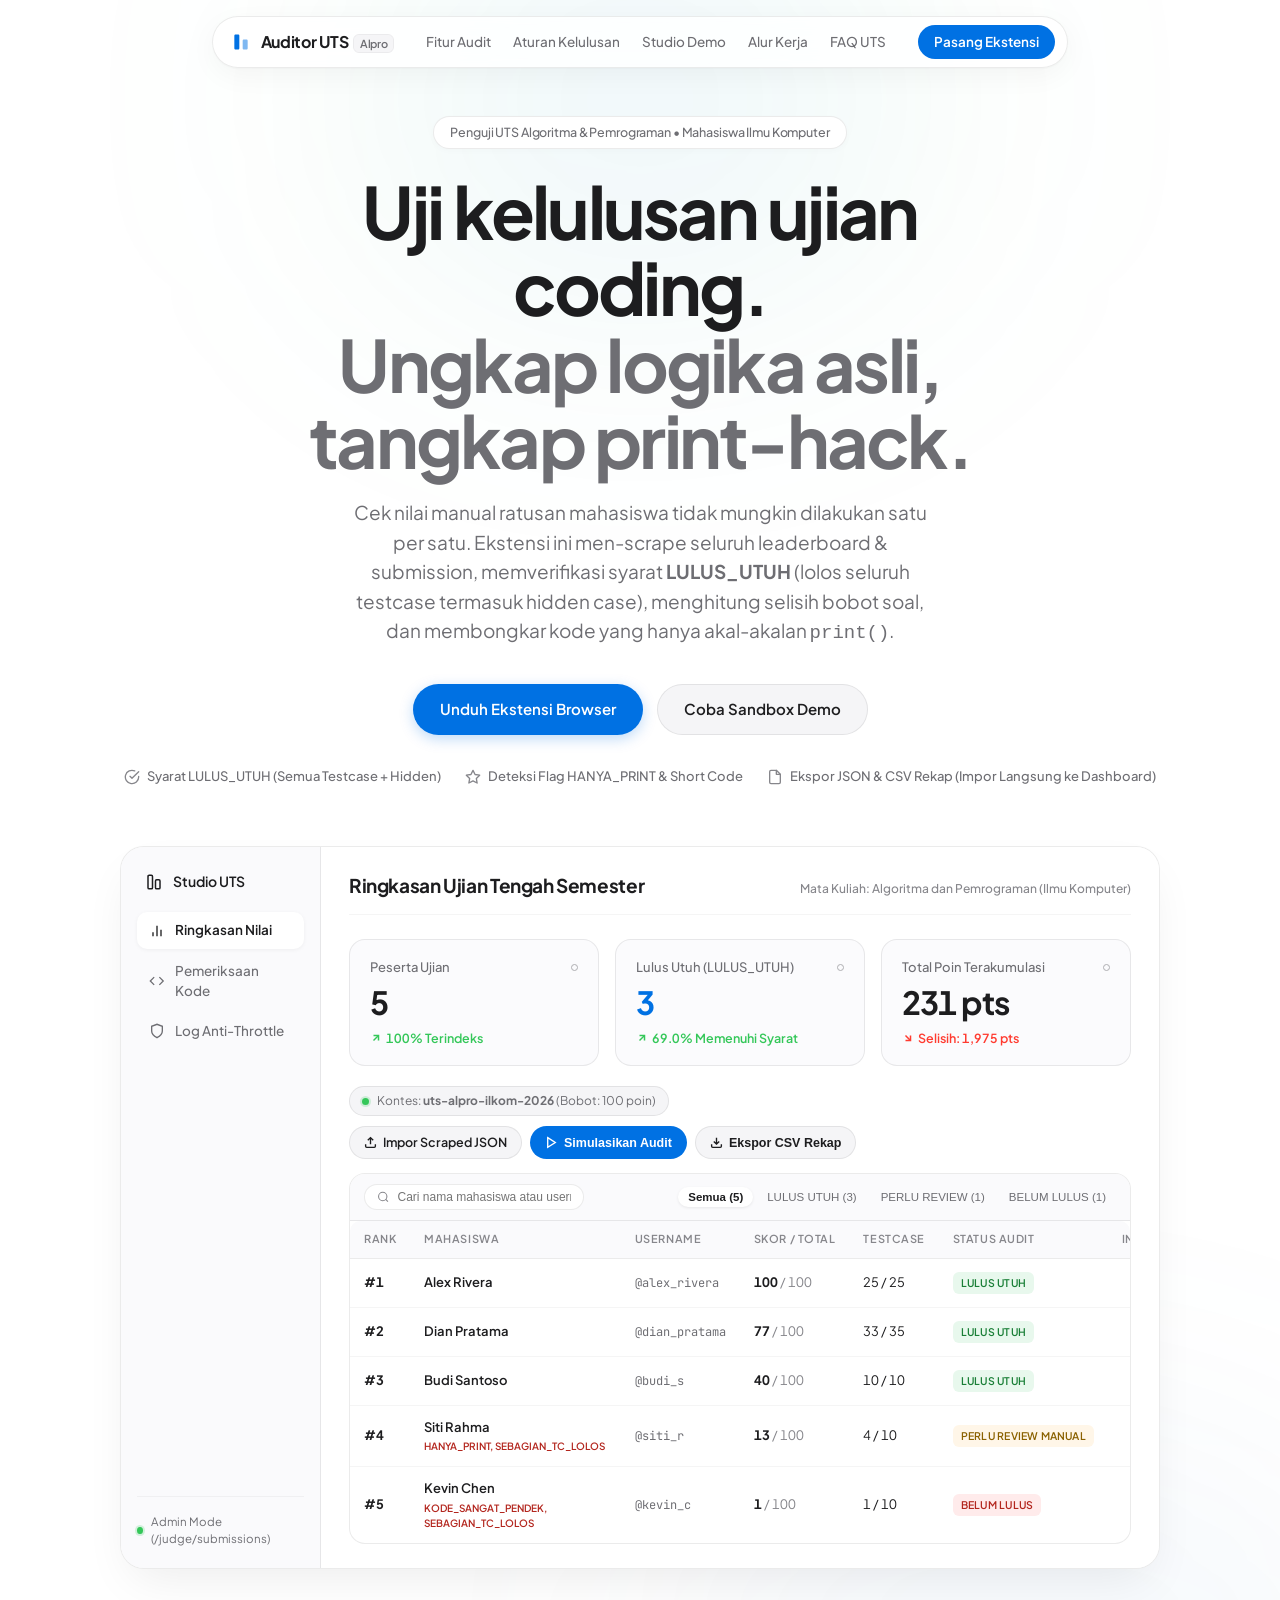
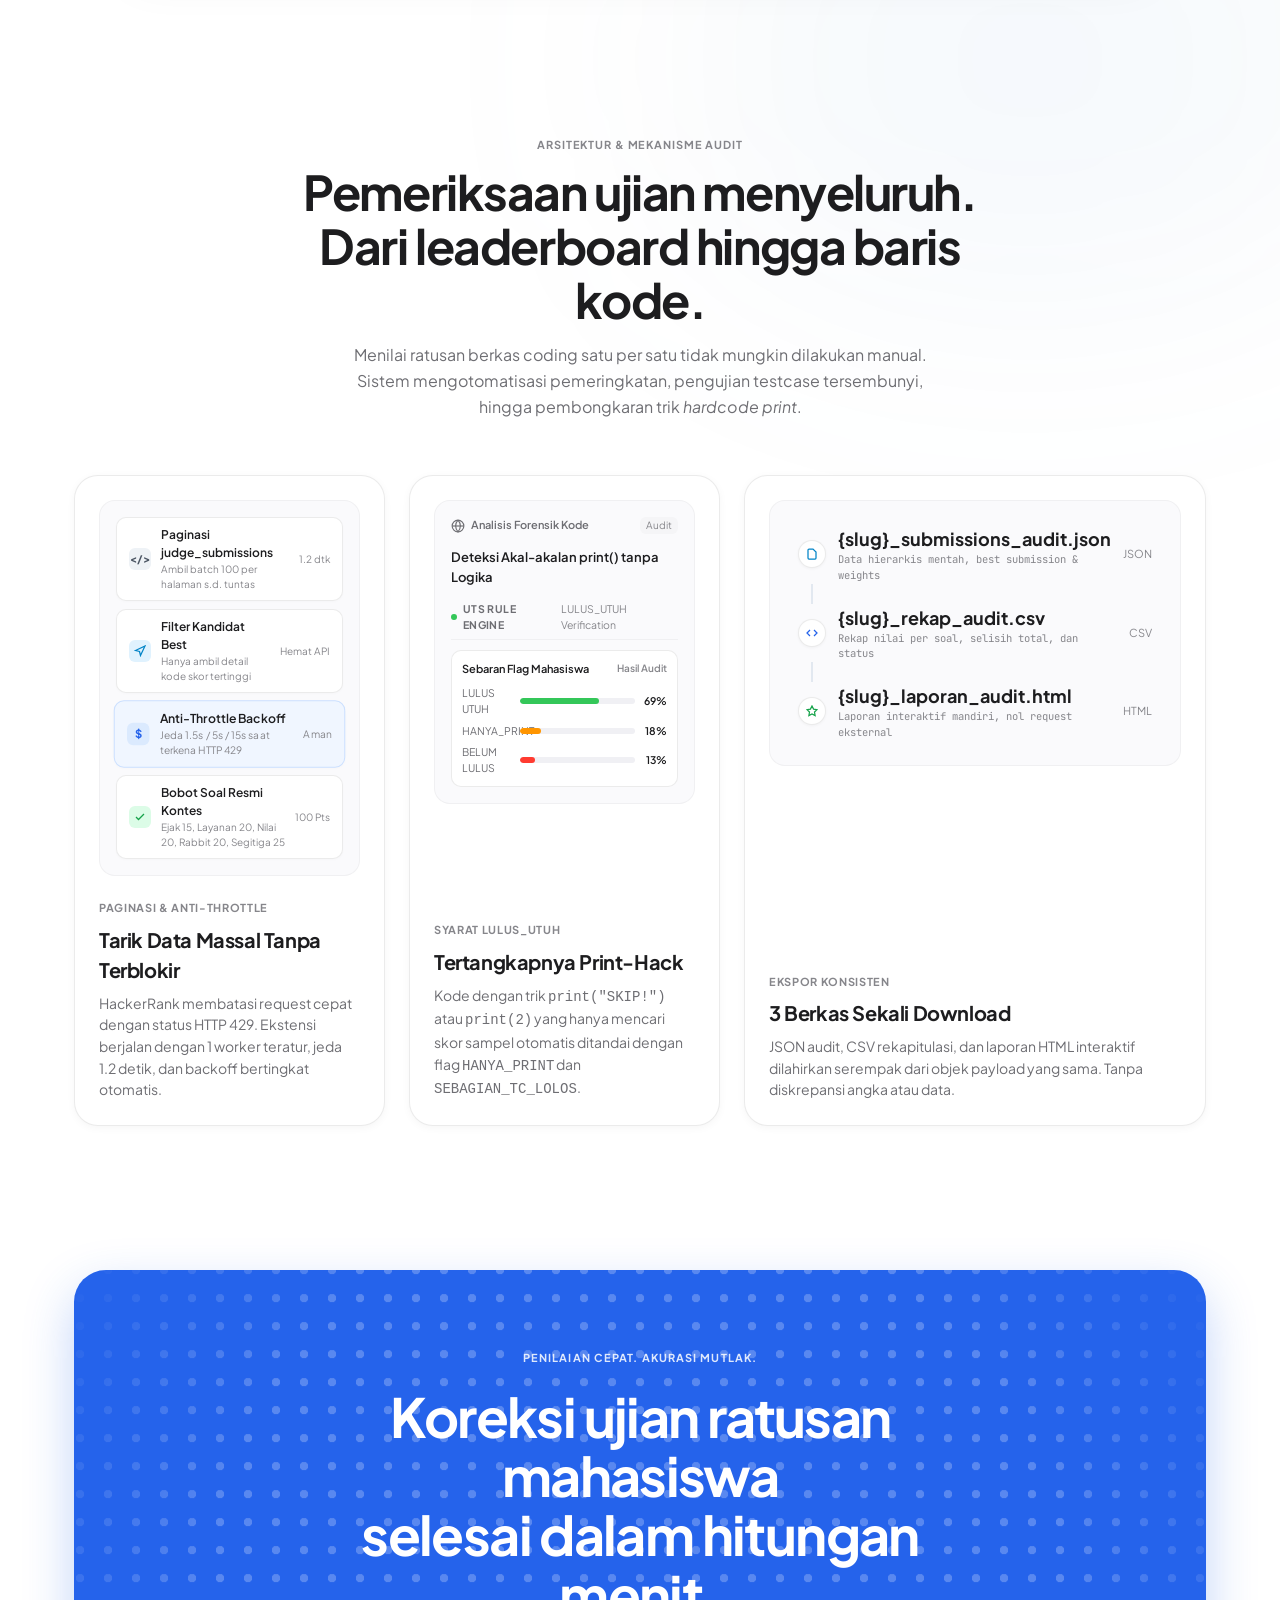
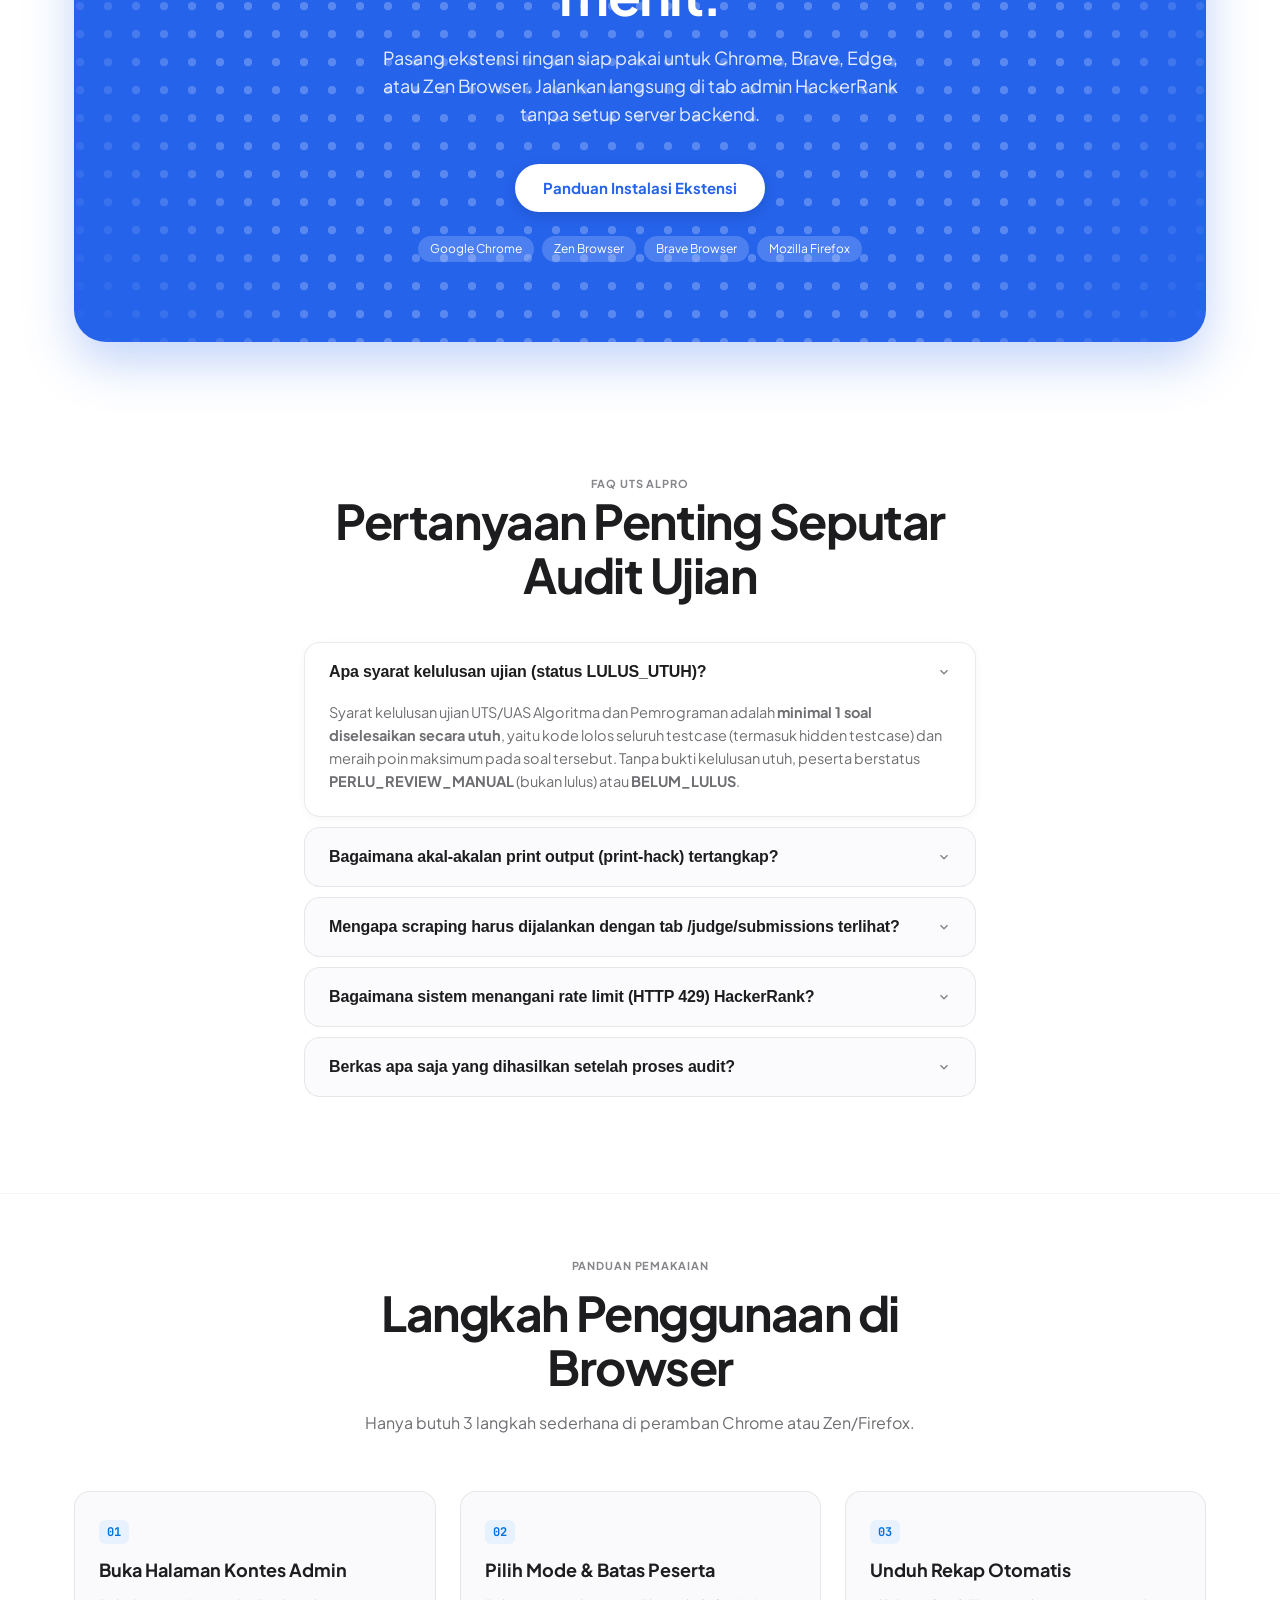
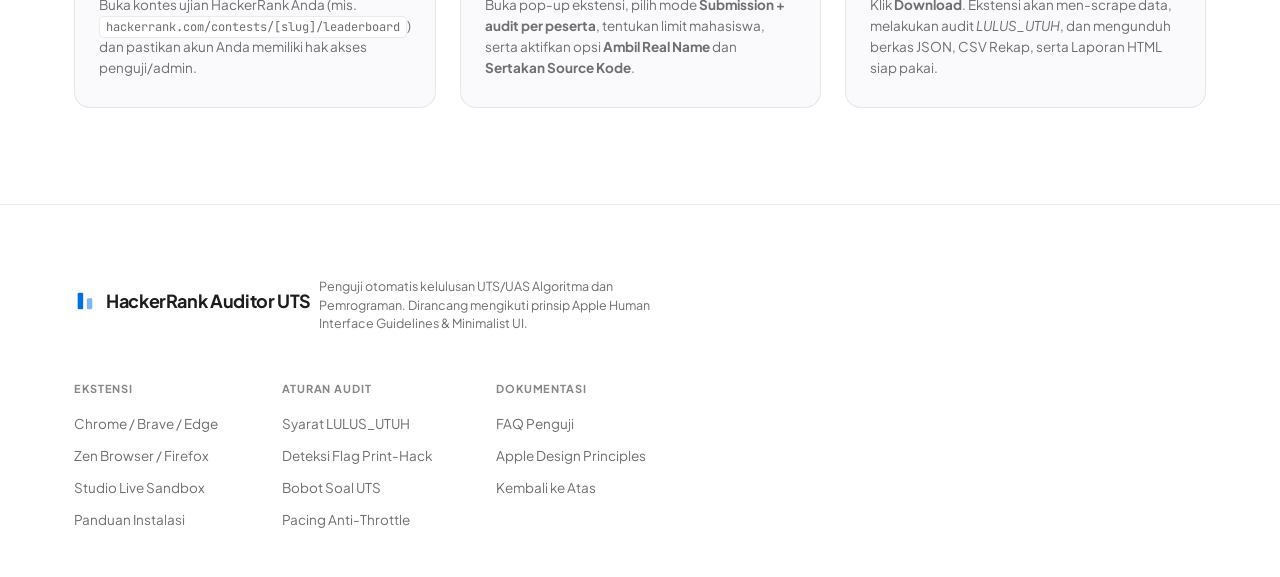
==== index.html @ b85ddc9e "docs: README baru, panduan AI agent, alat studio audit showcase, dan daftar skill desain lokal" ====
<!DOCTYPE html>
<html lang="id">
<head>
  <meta charset="UTF-8" />
  <meta name="viewport" content="width=device-width, initial-scale=1.0" />
  <title>HackerRank Auditor UTS — Penguji Ujian Algoritma &amp; Pemrograman</title>
  <meta name="description" content="Sistem audit dan scraper otomatis ujian coding HackerRank untuk mata kuliah Algoritma dan Pemrograman. Verifikasi syarat kelulusan LULUS_UTUH, deteksi print-hack, dan ekspor rekap nilai seketika." />
  
  <!-- Font Sistem & Modern Preconnect -->
  <link rel="preconnect" href="https://fonts.googleapis.com" />
  <link rel="preconnect" href="https://fonts.gstatic.com" crossorigin />
  <link href="https://fonts.googleapis.com/css2?family=Plus+Jakarta+Sans:wght@400;500;600;700;800&family=JetBrains+Mono:wght@400;500;600&display=swap" rel="stylesheet" />
  
  <link rel="stylesheet" href="styles.css" />
</head>
<body>

  <!-- Background Ambient Glow -->
  <div class="ambient-glow glow-top" aria-hidden="true"></div>
  <div class="ambient-glow glow-bottom" aria-hidden="true"></div>

  <!-- ========================================================= -->
  <!-- FLOATING PILL NAVIGATION (Apple HIG Style)                -->
  <!-- ========================================================= -->
  <header class="nav-wrapper">
    <nav class="nav-pill" aria-label="Navigasi Utama">
      <a href="#" class="nav-brand">
        <div class="brand-symbol">
          <svg width="20" height="20" viewBox="0 0 24 24" fill="none">
            <path d="M4 19.5V4.5C4 3.67157 4.67157 3 5.5 3H8.5C9.32843 3 10 3.67157 10 4.5V19.5C10 20.3284 9.32843 21 8.5 21H5.5C4.67157 21 4 20.3284 4 19.5Z" fill="#0071E3"/>
            <path d="M14 19.5V10.5C14 9.67157 14.6716 9 15.5 9H18.5C19.3284 9 20 9.67157 20 10.5V19.5C20 20.3284 19.3284 21 18.5 21H15.5C14.6716 21 14 20.3284 14 19.5Z" fill="#0071E3" fill-opacity="0.5"/>
          </svg>
        </div>
        <span class="brand-text">Auditor UTS <span class="brand-sub">Alpro</span></span>
      </a>

      <div class="nav-links">
        <a href="#fitur" class="nav-item">Fitur Audit</a>
        <a href="#aturan" class="nav-item">Aturan Kelulusan</a>
        <a href="#demo" class="nav-item">Studio Demo</a>
        <a href="#alur" class="nav-item">Alur Kerja</a>
        <a href="#faq" class="nav-item">FAQ UTS</a>
      </div>

      <div class="nav-actions">
        <a href="#unduh" class="btn-pill btn-primary-blue">
          <span>Pasang Ekstensi</span>
        </a>
      </div>
    </nav>
  </header>

  <!-- ========================================================= -->
  <!-- HERO SECTION                                              -->
  <!-- ========================================================= -->
  <main>
    <section class="hero-section" id="hero">
      <div class="container hero-container">
        
        <!-- Subtle Pill Announcement -->
        <div class="hero-chip-wrapper">
          <div class="pill-chip">
            <span>Penguji UTS Algoritma &amp; Pemrograman • Mahasiswa Ilmu Komputer</span>
          </div>
        </div>

        <!-- Giant Apple-Style Editorial Headline -->
        <h1 class="hero-headline">
          Uji kelulusan ujian coding.<br />
          <span class="headline-gradient">Ungkap logika asli, tangkap print-hack.</span>
        </h1>

        <!-- Editorial Subtitle -->
        <p class="hero-subtext">
          Cek nilai manual ratusan mahasiswa tidak mungkin dilakukan satu per satu. Ekstensi ini men-scrape seluruh leaderboard &amp; submission, memverifikasi syarat <b>LULUS_UTUH</b> (lolos seluruh testcase termasuk hidden case), menghitung selisih bobot soal, dan membongkar kode yang hanya akal-akalan <code>print()</code>.
        </p>

        <!-- CTA Buttons Row -->
        <div class="hero-cta-group">
          <a href="#unduh" class="btn-hero btn-hero-primary">
            <span>Unduh Ekstensi Browser</span>
          </a>
          <a href="#demo" class="btn-hero btn-hero-secondary">
            <span>Coba Sandbox Demo</span>
          </a>
        </div>

        <!-- Trust Badges with Minimalist SVGs -->
        <div class="trust-bullets">
          <div class="trust-item">
            <svg class="trust-icon" width="16" height="16" viewBox="0 0 24 24" fill="none" stroke="currentColor" stroke-width="2" stroke-linecap="round" stroke-linejoin="round">
              <path d="M22 11.08V12a10 10 0 1 1-5.93-9.14"/>
              <polyline points="22 4 12 14.01 9 11.01"/>
            </svg>
            <span>Syarat LULUS_UTUH (Semua Testcase + Hidden)</span>
          </div>
          <div class="trust-item">
            <svg class="trust-icon" width="16" height="16" viewBox="0 0 24 24" fill="none" stroke="currentColor" stroke-width="2" stroke-linecap="round" stroke-linejoin="round">
              <polygon points="12 2 15.09 8.26 22 9.27 17 14.14 18.18 21.02 12 17.77 5.82 21.02 7 14.14 2 9.27 8.91 8.26 12 2"/>
            </svg>
            <span>Deteksi Flag HANYA_PRINT &amp; Short Code</span>
          </div>
          <div class="trust-item">
            <svg class="trust-icon" width="16" height="16" viewBox="0 0 24 24" fill="none" stroke="currentColor" stroke-width="2" stroke-linecap="round" stroke-linejoin="round">
              <path d="M14 2H6a2 2 0 0 0-2 2v16a2 2 0 0 0 2 2h12a2 2 0 0 0 2-2V8z"/>
              <polyline points="14 2 14 8 20 8"/>
            </svg>
            <span>Ekspor JSON &amp; CSV Rekap (Impor Langsung ke Dashboard)</span>
          </div>
        </div>

        <!-- ===================================================== -->
        <!-- FLOATING HERO DASHBOARD PREVIEW                        -->
        <!-- ===================================================== -->
        <div class="dashboard-preview-card" id="demo">
          <div class="dashboard-body">
            <!-- Sidebar -->
            <aside class="dashboard-sidebar">
              <div class="sidebar-brand">
                <svg width="18" height="18" viewBox="0 0 24 24" fill="none" stroke="currentColor" stroke-width="2">
                  <path d="M4 19.5V4.5C4 3.67157 4.67157 3 5.5 3H8.5C9.32843 3 10 3.67157 10 4.5V19.5C10 20.3284 9.32843 21 8.5 21H5.5C4.67157 21 4 20.3284 4 19.5Z"/>
                  <path d="M14 19.5V10.5C14 9.67157 14.6716 9 15.5 9H18.5C19.3284 9 20 9.67157 20 10.5V19.5C20 20.3284 19.3284 21 18.5 21H15.5C14.6716 21 14 20.3284 14 19.5Z"/>
                </svg>
                <span>Studio UTS</span>
              </div>
              <ul class="sidebar-nav">
                <li class="sidebar-item active" data-tab="overview">
                  <svg width="16" height="16" viewBox="0 0 24 24" fill="none" stroke="currentColor" stroke-width="2">
                    <line x1="18" y1="20" x2="18" y2="10"/>
                    <line x1="12" y1="20" x2="12" y2="4"/>
                    <line x1="6" y1="20" x2="6" y2="14"/>
                  </svg>
                  <span>Ringkasan Nilai</span>
                </li>
                <li class="sidebar-item" data-tab="submissions">
                  <svg width="16" height="16" viewBox="0 0 24 24" fill="none" stroke="currentColor" stroke-width="2">
                    <polyline points="16 18 22 12 16 6"/>
                    <polyline points="8 6 2 12 8 18"/>
                  </svg>
                  <span>Pemeriksaan Kode</span>
                </li>
                <li class="sidebar-item" data-tab="audit">
                  <svg width="16" height="16" viewBox="0 0 24 24" fill="none" stroke="currentColor" stroke-width="2">
                    <path d="M12 22s8-4 8-10V5l-8-3-8 3v7c0 6 8 10 8 10z"/>
                  </svg>
                  <span>Log Anti-Throttle</span>
                </li>
              </ul>
              <div class="sidebar-footer" style="padding-top: 16px; border-top: 1px solid var(--border-subtle); margin-top: auto;">
                <div class="status-indicator" style="display:flex; align-items:center; gap:8px; font-size:11.5px; color:var(--ink-secondary);">
                  <span class="pulse-dot"></span>
                  <span>Admin Mode (/judge/submissions)</span>
                </div>
              </div>
            </aside>

            <!-- Main Panel Content -->
            <div class="dashboard-content">
              <!-- Header Bar inside preview -->
              <div class="content-header">
                <div>
                  <h3 class="content-title" id="studioTabTitle">Ringkasan Ujian Tengah Semester</h3>
                </div>
                <div class="content-meta">
                  <span id="studioTabSubtitle">Mata Kuliah: Algoritma dan Pemrograman (Ilmu Komputer)</span>
                </div>
              </div>

              <!-- ================================================= -->
              <!-- TAB 1: RINGKASAN NILAI (OVERVIEW)                 -->
              <!-- ================================================= -->
              <div class="studio-tab-view active" id="viewOverview">
                <!-- Metric Cards (Computed from Real Audit Data) -->
                <div class="metrics-grid">
                  <div class="metric-card">
                    <div class="metric-header">
                      <span class="metric-label">Peserta Ujian</span>
                      <span class="metric-dot"></span>
                    </div>
                    <div class="metric-value" id="metricVisitors">84</div>
                    <div class="metric-trend trend-up">
                      <svg width="12" height="12" viewBox="0 0 24 24" fill="none" stroke="currentColor" stroke-width="3">
                        <line x1="7" y1="17" x2="17" y2="7"/>
                        <polyline points="7 7 17 7 17 17"/>
                      </svg>
                      <span>100% Terindeks</span>
                    </div>
                  </div>

                  <div class="metric-card">
                    <div class="metric-header">
                      <span class="metric-label">Lulus Utuh (LULUS_UTUH)</span>
                      <span class="metric-dot"></span>
                    </div>
                    <div class="metric-value highlight-blue" id="metricSignups">58</div>
                    <div class="metric-trend trend-up">
                      <svg width="12" height="12" viewBox="0 0 24 24" fill="none" stroke="currentColor" stroke-width="3">
                        <line x1="7" y1="17" x2="17" y2="7"/>
                        <polyline points="7 7 17 7 17 17"/>
                      </svg>
                      <span>69.0% Memenuhi Syarat</span>
                    </div>
                  </div>

                  <div class="metric-card">
                    <div class="metric-header">
                      <span class="metric-label">Total Poin Terakumulasi</span>
                      <span class="metric-dot"></span>
                    </div>
                    <div class="metric-value" id="metricRevenue">6,425 pts</div>
                    <div class="metric-trend trend-down">
                      <svg width="12" height="12" viewBox="0 0 24 24" fill="none" stroke="currentColor" stroke-width="3">
                        <line x1="7" y1="7" x2="17" y2="17"/>
                        <polyline points="17 7 17 17 7 17"/>
                      </svg>
                      <span>Selisih: 1,975 pts</span>
                    </div>
                  </div>
                </div>

                <!-- Interactive Simulator Panel / Live Table Preview -->
                <div class="interactive-panel">
                  <div class="panel-action-bar">
                    <div class="badge-contest">
                      <span class="pulse-dot"></span>
                      <span>Kontes: <b id="contestTitleDisplay">uts-alpro-ilkom-2026</b> (Bobot: 100 poin)</span>
                    </div>
                    <div class="panel-buttons">
                      <label class="btn-action-sm btn-ghost" for="jsonFileInput" title="Impor file *_submissions_audit.json hasil scrape ekstensi">
                        <svg width="13" height="13" viewBox="0 0 24 24" fill="none" stroke="currentColor" stroke-width="2.5">
                          <path d="M21 15v4a2 2 0 0 1-2 2H5a2 2 0 0 1-2-2v-4M17 8l-5-5-5 5M12 3v12"/>
                        </svg>
                        <span>Impor Scraped JSON</span>
                      </label>
                      <input type="file" id="jsonFileInput" accept=".json,.html" style="display: none;" />

                      <button class="btn-action-sm" id="btnSimulate">
                        <svg width="13" height="13" viewBox="0 0 24 24" fill="none" stroke="currentColor" stroke-width="2.5">
                          <polygon points="5 3 19 12 5 21 5 3"/>
                        </svg>
                        <span>Simulasikan Audit</span>
                      </button>
                      <button class="btn-action-sm btn-ghost" id="btnExportCSV">
                        <svg width="13" height="13" viewBox="0 0 24 24" fill="none" stroke="currentColor" stroke-width="2.5">
                          <path d="M21 15v4a2 2 0 0 1-2 2H5a2 2 0 0 1-2-2v-4M7 10l5 5 5-5M12 15V3"/>
                        </svg>
                        <span>Ekspor CSV Rekap</span>
                      </button>
                    </div>
                  </div>

                  <!-- Simulation Progress -->
                  <div class="simulation-progress" id="simProgress" style="display:none;">
                    <div class="prog-meta">
                      <span id="progLabel">Menghubungkan ke API HackerRank...</span>
                      <span id="progPercent">0%</span>
                    </div>
                    <div class="prog-track">
                      <div class="prog-bar" id="progBar"></div>
                    </div>
                  </div>

                  <!-- Leaderboard Data Table Preview with Horizontal Scroller -->
                  <div class="data-table-card">
                    <div class="table-toolbar">
                      <div class="search-box">
                        <svg width="14" height="14" viewBox="0 0 24 24" fill="none" stroke="currentColor" stroke-width="2">
                          <circle cx="11" cy="11" r="8"/>
                          <line x1="21" y1="21" x2="16.65" y2="16.65"/>
                        </svg>
                        <input type="text" id="filterInput" placeholder="Cari nama mahasiswa atau username..." />
                      </div>
                      <div class="filter-pills">
                        <button class="filter-pill active" data-filter="all">Semua (5)</button>
                        <button class="filter-pill" data-filter="LULUS_UTUH">LULUS UTUH (3)</button>
                        <button class="filter-pill" data-filter="PERLU_REVIEW_MANUAL">PERLU REVIEW (1)</button>
                        <button class="filter-pill" data-filter="BELUM_LULUS">BELUM LULUS (1)</button>
                      </div>
                    </div>

                    <div class="table-responsive">
                      <table class="data-table" id="contestTable">
                        <thead>
                          <tr>
                            <th>Rank</th>
                            <th>Mahasiswa</th>
                            <th>Username</th>
                            <th>Skor / Total</th>
                            <th>Testcase</th>
                            <th>Status Audit</th>
                            <th>Inspeksi Kode</th>
                          </tr>
                        </thead>
                        <tbody id="tableBody">
                          <!-- Populated by app.js -->
                        </tbody>
                      </table>
                    </div>
                  </div>

                </div>
              </div>

              <!-- ================================================= -->
              <!-- TAB 2: PEMERIKSAAN KODE (CODE INSPECTOR VIEW)     -->
              <!-- ================================================= -->
              <div class="studio-tab-view" id="viewSubmissions" style="display: none;">
                <div class="inspector-card">
                  <!-- Toolbar: Mahasiswa Selector -->
                  <div class="inspector-toolbar">
                    <div class="inspector-student-picker">
                      <label for="inspectorStudentSelect" style="font-size:12px; font-weight:600; color:var(--ink-secondary);">Pilih Mahasiswa:</label>
                      <select id="inspectorStudentSelect" class="inspector-select">
                        <!-- Populated by app.js -->
                      </select>
                      <button class="btn-action-sm btn-ghost" id="btnInspectorPrev" title="Mahasiswa Sebelumnya">&larr;</button>
                      <button class="btn-action-sm btn-ghost" id="btnInspectorNext" title="Mahasiswa Berikutnya">&rarr;</button>
                    </div>

                    <div class="inspector-badge-group">
                      <span class="status-badge lulus" id="inspectorStatusBadge">LULUS UTUH</span>
                      <span id="inspectorScoreDisplay" style="font-weight:700; font-size:13.5px; color:var(--ink-primary);">Skor: 100 / 100</span>
                    </div>
                  </div>

                  <!-- Chips Pemilih Soal UTS -->
                  <div>
                    <div style="font-size:11px; font-weight:700; color:var(--ink-tertiary); text-transform:uppercase; letter-spacing:0.05em; margin-bottom:8px;">Soal yang Dikerjakan:</div>
                    <div class="inspector-problem-pills" id="inspectorProblemPills">
                      <!-- Injected by app.js -->
                    </div>
                  </div>

                  <!-- Code Editor Card with Horizontal Scroller -->
                  <div class="code-editor-box">
                    <div class="code-editor-bar">
                      <div>
                        <b id="inspectorChallengeTitle">Segitiga Bintang</b>
                        <span id="inspectorChallengeWeight" style="margin-left:8px; opacity:0.8;">(Bobot: 25)</span>
                      </div>
                      <div style="display:flex; align-items:center; gap:10px;">
                        <span id="inspectorLangBadge" style="background:rgba(255,255,255,0.1); padding:2px 8px; border-radius:4px; font-size:11px;">Python 3</span>
                        <span id="inspectorTcScore" style="color:#34d399; font-weight:600;">15 / 15 testcase lolos</span>
                        <button class="btn-action-sm" id="btnInspectorCopyCode" style="padding:4px 10px; font-size:11.5px;">Salin Kode</button>
                      </div>
                    </div>

                    <!-- Code Viewport with smooth horizontal and vertical scrolling -->
                    <pre class="code-editor-viewport"><code id="inspectorCodeViewport"># Memuat baris kode submission...</code></pre>

                    <!-- Horizontal Scroller Helper Hint -->
                    <div class="code-scroll-helper">
                      <span>⟵ Geser horizontal untuk melihat baris kode panjang ⟶</span>
                      <span id="inspectorLineCount">0 baris kode</span>
                    </div>
                  </div>

                  <!-- Analisis Forensik & Flag -->
                  <div class="forensic-callout" id="inspectorForensicCallout">
                    <div class="forensic-title">
                      <span id="forensicIcon">✓</span>
                      <span id="forensicHeading">Analisis Audit Kelulusan:</span>
                    </div>
                    <div id="forensicBody" style="color:var(--ink-secondary); line-height:1.5;">
                      Mahasiswa menyelesaikan soal ini secara utuh dan lolos seluruh testcase (termasuk hidden cases). Memenuhi syarat kelulusan ujian UTS (LULUS_UTUH).
                    </div>
                  </div>

                </div>
              </div>

              <!-- ================================================= -->
              <!-- TAB 3: LOG ANTI-THROTTLE (TELEMETRY VIEW)         -->
              <!-- ================================================= -->
              <div class="studio-tab-view" id="viewAudit" style="display: none;">
                <!-- Telemetry KPI Grid -->
                <div class="telemetry-grid">
                  <div class="telemetry-card">
                    <span class="telemetry-label">Worker Scraper</span>
                    <span class="telemetry-value" style="color:var(--apple-blue);">1 Worker (Pacing)</span>
                  </div>
                  <div class="telemetry-card">
                    <span class="telemetry-label">Jeda Antar-Request</span>
                    <span class="telemetry-value">1.2 Detik</span>
                  </div>
                  <div class="telemetry-card">
                    <span class="telemetry-label">Status HackerRank</span>
                    <span class="telemetry-value" style="color:var(--apple-green);">200 OK</span>
                  </div>
                  <div class="telemetry-card">
                    <span class="telemetry-label">Proteksi HTTP 429</span>
                    <span class="telemetry-value" style="color:var(--apple-orange);">Backoff 1.5s/5s/15s</span>
                  </div>
                </div>

                <!-- Terminal Console Box -->
                <div class="terminal-console-box">
                  <div class="terminal-header">
                    <div class="terminal-title">
                      <span class="pulse-dot"></span>
                      <span>Terminal Log Telemetry HackerRank Scraper</span>
                    </div>
                    <div style="display:flex; gap:8px;">
                      <button class="btn-action-sm" id="btnRunLogSim" style="font-size:11.5px; padding:4px 10px;">Simulasikan Request</button>
                      <button class="btn-action-sm btn-ghost" id="btnClearLog" style="font-size:11.5px; padding:4px 10px; color:#fff; border-color:rgba(255,255,255,0.2);">Bersihkan</button>
                    </div>
                  </div>

                  <div class="terminal-stream" id="terminalLogStream">
                    <div class="terminal-line"><span class="term-time">[10:41:02]</span> <span class="term-tag-info">[INIT]</span> Ekstensi terhubung ke sesi admin HackerRank.</div>
                    <div class="terminal-line"><span class="term-time">[10:41:03]</span> <span class="term-tag-ok">[GET]</span> /rest/contests/uts-alpro-ilkom-2026/leaderboard?limit=84 (HTTP 200 OK) - 84 kontestan terindeks.</div>
                    <div class="terminal-line"><span class="term-time">[10:41:04]</span> <span class="term-tag-ok">[GET]</span> /rest/contests/uts-alpro-ilkom-2026/judge_submissions/?offset=0&amp;limit=100 (HTTP 200 OK).</div>
                    <div class="terminal-line"><span class="term-time">[10:41:05]</span> <span class="term-tag-ok">[CHALLENGES]</span> Bobot resmi: Ejak (15), Layanan (20), Nilai (20), Rabbit (20), Segitiga (25).</div>
                    <div class="terminal-line"><span class="term-time">[10:41:07]</span> <span class="term-tag-ok">[FETCH_CODE]</span> alex_rivera #201 (Segitiga Bintang) - 15/15 testcase lolos. Jeda 1.2s.</div>
                    <div class="terminal-line"><span class="term-time">[10:41:08]</span> <span class="term-tag-warn">[AUDIT_FLAG]</span> siti_r #207 (Layanan Bank) terdeteksi flag: HANYA_PRINT, SEBAGIAN_TC_LOLOS.</div>
                    <div class="terminal-line"><span class="term-time">[10:41:10]</span> <span class="term-tag-ok">[COMPLETE]</span> 84 mahasiswa ter-audit: 58 LULUS_UTUH, 1 PERLU_REVIEW_MANUAL, 25 BELUM_LULUS.</div>
                  </div>
                </div>

                <div class="forensic-callout">
                  <div class="forensic-title">Catatan Pacing Anti-Throttle:</div>
                  <div style="color:var(--ink-secondary); font-size:12.5px;">
                    Setiap fetch detail kode mahasiswa dibatasi secara berurutan (1 worker). Jika HackerRank mengembalikan HTTP 429, scraper akan berhenti sejenak selama 1.5 detik, 5 detik, hingga 15 detik sebelum melanjutkan, dan mencatat status ke dalam <code>code_errors</code>.
                  </div>
                </div>

              </div>

            </div>
          </div>
        </div>

      </div>
    </section>

    <!-- ========================================================= -->
    <!-- BENTO GRID SECTION                                         -->
    <!-- ========================================================= -->
    <section class="bento-section" id="fitur">
      <div class="container">
        
        <div class="section-kicker">ARSITEKTUR &amp; MEKANISME AUDIT</div>
        <h2 class="section-heading">
          Pemeriksaan ujian menyeluruh.<br />
          Dari leaderboard hingga baris kode.
        </h2>
        <p class="section-subtext">
          Menilai ratusan berkas coding satu per satu tidak mungkin dilakukan manual. Sistem mengotomatisasi pemeringkatan, pengujian testcase tersembunyi, hingga pembongkaran trik <i>hardcode print</i>.
        </p>

        <!-- Bento 3-Column Layout -->
        <div class="bento-grid">
          
          <!-- Bento Card 1: Pacing & Anti-Throttle -->
          <div class="bento-card">
            <div class="bento-card-visual">
              <div class="mockup-feed">
                <div class="feed-item">
                  <span class="feed-tag tag-code">&lt;/&gt;</span>
                  <div class="feed-content">
                    <div class="feed-title">Paginasi judge_submissions</div>
                    <div class="feed-desc">Ambil batch 100 per halaman s.d. tuntas</div>
                  </div>
                  <span class="feed-time">1.2 dtk</span>
                </div>

                <div class="feed-item">
                  <span class="feed-tag tag-explore">
                    <svg width="12" height="12" viewBox="0 0 24 24" fill="none" stroke="currentColor" stroke-width="2.5"><polygon points="3 11 22 2 13 21 11 13 3 11"/></svg>
                  </span>
                  <div class="feed-content">
                    <div class="feed-title">Filter Kandidat Best</div>
                    <div class="feed-desc">Hanya ambil detail kode skor tertinggi</div>
                  </div>
                  <span class="feed-time">Hemat API</span>
                </div>

                <div class="feed-item featured">
                  <span class="feed-tag tag-accent">$</span>
                  <div class="feed-content">
                    <div class="feed-title">Anti-Throttle Backoff</div>
                    <div class="feed-desc">Jeda 1.5s / 5s / 15s saat terkena HTTP 429</div>
                  </div>
                  <span class="feed-time">Aman</span>
                </div>

                <div class="feed-item">
                  <span class="feed-tag tag-member">
                    <svg width="12" height="12" viewBox="0 0 24 24" fill="none" stroke="currentColor" stroke-width="2.5"><path d="M20 6L9 17l-5-5"/></svg>
                  </span>
                  <div class="feed-content">
                    <div class="feed-title">Bobot Soal Resmi Kontes</div>
                    <div class="feed-desc">Ejak 15, Layanan 20, Nilai 20, Rabbit 20, Segitiga 25</div>
                  </div>
                  <span class="feed-time">100 Pts</span>
                </div>
              </div>
            </div>
            
            <div class="bento-card-meta">
              <span class="bento-category">PAGINASI &amp; ANTI-THROTTLE</span>
              <h3 class="bento-title">Tarik Data Massal Tanpa Terblokir</h3>
              <p class="bento-desc">
                HackerRank membatasi request cepat dengan status HTTP 429. Ekstensi berjalan dengan 1 worker teratur, jeda 1.2 detik, dan backoff bertingkat otomatis.
              </p>
            </div>
          </div>

          <!-- Bento Card 2: Deteksi Print-Hack & Syarat Kelulusan -->
          <div class="bento-card">
            <div class="bento-card-visual">
              <div class="mockup-chat">
                <div class="chat-header">
                  <div class="chat-header-left">
                    <svg width="14" height="14" viewBox="0 0 24 24" fill="none" stroke="currentColor" stroke-width="2"><circle cx="12" cy="12" r="10"/><path d="M12 2a14.5 14.5 0 0 0 0 20 14.5 14.5 0 0 0 0-20"/><path d="M2 12h20"/></svg>
                    <span>Analisis Forensik Kode</span>
                  </div>
                  <span class="chat-badge">Audit</span>
                </div>
                <div class="chat-prompt">
                  Deteksi Akal-akalan print() tanpa Logika
                </div>
                <div class="chat-connection">
                  <span class="status-online"></span>
                  <span class="conn-name">UTS RULE ENGINE</span>
                  <span class="conn-tag">LULUS_UTUH Verification</span>
                </div>
                <div class="chat-result">
                  <div class="result-title">
                    <span>Sebaran Flag Mahasiswa</span>
                    <span class="result-period">Hasil Audit</span>
                  </div>
                  <div class="result-bar-group">
                    <div class="result-row">
                      <span class="bar-label">LULUS UTUH</span>
                      <div class="bar-track"><div class="bar-fill" style="width: 69%; background: #34c759;"></div></div>
                      <span class="bar-val">69%</span>
                    </div>
                    <div class="result-row">
                      <span class="bar-label">HANYA_PRINT</span>
                      <div class="bar-track"><div class="bar-fill" style="width: 18%; background: #ff9500;"></div></div>
                      <span class="bar-val">18%</span>
                    </div>
                    <div class="result-row">
                      <span class="bar-label">BELUM LULUS</span>
                      <div class="bar-track"><div class="bar-fill" style="width: 13%; background: #ff3b30;"></div></div>
                      <span class="bar-val">13%</span>
                    </div>
                  </div>
                </div>
              </div>
            </div>

            <div class="bento-card-meta">
              <span class="bento-category">SYARAT LULUS_UTUH</span>
              <h3 class="bento-title">Tertangkapnya Print-Hack</h3>
              <p class="bento-desc">
                Kode dengan trik <code>print("SKIP!")</code> atau <code>print(2)</code> yang hanya mencari skor sampel otomatis ditandai dengan flag <code>HANYA_PRINT</code> dan <code>SEBAGIAN_TC_LOLOS</code>.
              </p>
            </div>
          </div>

          <!-- Bento Card 3: 3 Berkas Sekali Klik -->
          <div class="bento-card">
            <div class="bento-card-visual">
              <div class="mockup-journey">
                <div class="journey-track">
                  <div class="journey-step">
                    <div class="step-icon-wrap icon-start">
                      <svg width="12" height="12" viewBox="0 0 24 24" fill="none" stroke="currentColor" stroke-width="2.5"><path d="M14 2H6a2 2 0 0 0-2 2v16a2 2 0 0 0 2 2h12a2 2 0 0 0 2-2V8z"/></svg>
                    </div>
                    <div class="step-info">
                      <div class="step-title">{slug}_submissions_audit.json</div>
                      <div class="step-route">Data hierarkis mentah, best submission &amp; weights</div>
                    </div>
                    <span class="step-time">JSON</span>
                  </div>

                  <div class="journey-connector"></div>

                  <div class="journey-step">
                    <div class="step-icon-wrap icon-code">
                      <svg width="12" height="12" viewBox="0 0 24 24" fill="none" stroke="currentColor" stroke-width="2.5"><polyline points="16 18 22 12 16 6"/><polyline points="8 6 2 12 8 18"/></svg>
                    </div>
                    <div class="step-info">
                      <div class="step-title">{slug}_rekap_audit.csv</div>
                      <div class="step-route">Rekap nilai per soal, selisih total, dan status</div>
                    </div>
                    <span class="step-time">CSV</span>
                  </div>

                  <div class="journey-connector"></div>

                  <div class="journey-step">
                    <div class="step-icon-wrap icon-paid">
                      <svg width="12" height="12" viewBox="0 0 24 24" fill="none" stroke="currentColor" stroke-width="2.5"><polygon points="12 2 15.09 8.26 22 9.27 17 14.14 18.18 21.02 12 17.77 5.82 21.02 7 14.14 2 9.27 8.91 8.26 12 2"/></svg>
                    </div>
                    <div class="step-info">
                      <div class="step-title">{slug}_laporan_audit.html</div>
                      <div class="step-route">Laporan interaktif mandiri, nol request eksternal</div>
                    </div>
                    <span class="step-time">HTML</span>
                  </div>
                </div>
              </div>
            </div>

            <div class="bento-card-meta">
              <span class="bento-category">EKSPOR KONSISTEN</span>
              <h3 class="bento-title">3 Berkas Sekali Download</h3>
              <p class="bento-desc">
                JSON audit, CSV rekapitulasi, dan laporan HTML interaktif dilahirkan serempak dari objek payload yang sama. Tanpa diskrepansi angka atau data.
              </p>
            </div>
          </div>

        </div>
      </div>
    </section>

    <!-- ========================================================= -->
    <!-- BLUE DOT-MATRIX TEXTURED BANNER                           -->
    <!-- ========================================================= -->
    <section class="banner-section" id="unduh">
      <div class="container">
        <div class="blue-matrix-card">
          <!-- Circular Dot Matrix Canvas Texture Layer -->
          <div class="dot-matrix-overlay" aria-hidden="true"></div>

          <div class="matrix-content">
            <span class="matrix-pill">PENILAIAN CEPAT. AKURASI MUTLAK.</span>
            <h2 class="matrix-headline">
              Koreksi ujian ratusan mahasiswa<br />
              selesai dalam hitungan menit.
            </h2>
            <p class="matrix-subtext">
              Pasang ekstensi ringan siap pakai untuk Chrome, Brave, Edge, atau Zen Browser. Jalankan langsung di tab admin HackerRank tanpa setup server backend.
            </p>
            <div class="matrix-cta-row">
              <a href="#alur" class="btn-matrix-primary">
                <span>Panduan Instalasi Ekstensi</span>
              </a>
            </div>
            <div class="matrix-downloads" style="display:flex; gap:8px; margin-top:24px; flex-wrap:wrap; justify-content:center;">
              <span class="browser-badge" style="background:rgba(255,255,255,0.18); padding:4px 12px; border-radius:9999px; font-size:12px;">Google Chrome</span>
              <span class="browser-badge" style="background:rgba(255,255,255,0.18); padding:4px 12px; border-radius:9999px; font-size:12px;">Zen Browser</span>
              <span class="browser-badge" style="background:rgba(255,255,255,0.18); padding:4px 12px; border-radius:9999px; font-size:12px;">Brave Browser</span>
              <span class="browser-badge" style="background:rgba(255,255,255,0.18); padding:4px 12px; border-radius:9999px; font-size:12px;">Mozilla Firefox</span>
            </div>
          </div>
        </div>
      </div>
    </section>

    <!-- ========================================================= -->
    <!-- FAQ ACCORDION SECTION (100% AGENTS.MD CONTEXT)             -->
    <!-- ========================================================= -->
    <section class="faq-section" id="faq">
      <div class="container faq-container">
        
        <div class="faq-header">
          <span class="section-kicker">FAQ UTS ALPRO</span>
          <h2 class="section-heading">Pertanyaan Penting Seputar Audit Ujian</h2>
        </div>

        <div class="faq-accordion-list">
          
          <!-- Accordion Item 1 (Expanded by default) -->
          <div class="faq-item expanded">
            <button class="faq-trigger" aria-expanded="true">
              <span class="faq-question">Apa syarat kelulusan ujian (status LULUS_UTUH)?</span>
              <span class="faq-icon" aria-hidden="true">
                <svg width="14" height="14" viewBox="0 0 24 24" fill="none" stroke="currentColor" stroke-width="2.5">
                  <path d="M18 15l-6-6-6 6"/>
                </svg>
              </span>
            </button>
            <div class="faq-answer">
              <p>
                Syarat kelulusan ujian UTS/UAS Algoritma dan Pemrograman adalah <strong>minimal 1 soal diselesaikan secara utuh</strong>, yaitu kode lolos seluruh testcase (termasuk hidden testcase) dan meraih poin maksimum pada soal tersebut. Tanpa bukti kelulusan utuh, peserta berstatus <strong>PERLU_REVIEW_MANUAL</strong> (bukan lulus) atau <strong>BELUM_LULUS</strong>.
              </p>
            </div>
          </div>

          <!-- Accordion Item 2 -->
          <div class="faq-item">
            <button class="faq-trigger" aria-expanded="false">
              <span class="faq-question">Bagaimana akal-akalan print output (print-hack) tertangkap?</span>
              <span class="faq-icon" aria-hidden="true">
                <svg width="14" height="14" viewBox="0 0 24 24" fill="none" stroke="currentColor" stroke-width="2.5">
                  <path d="M6 9l6 6 6-6"/>
                </svg>
              </span>
            </button>
            <div class="faq-answer">
              <p>
                Banyak mahasiswa mencoba trik mencetak teks langsung seperti <code>print("SKIP!")</code> atau <code>print(2)</code> untuk mendapat skor parsial pada sample testcase tanpa memiliki algoritma penyelesaian. Sistem memeriksa konten kode dan perbandingan testcase: jika hanya ada perintah print atau kode sangat pendek (&le; 2 baris), sistem otomatis menandainya dengan flag <code>HANYA_PRINT</code>, <code>KODE_SANGAT_PENDEK</code>, atau <code>SEBAGIAN_TC_LOLOS</code>.
              </p>
            </div>
          </div>

          <!-- Accordion Item 3 -->
          <div class="faq-item">
            <button class="faq-trigger" aria-expanded="false">
              <span class="faq-question">Mengapa scraping harus dijalankan dengan tab /judge/submissions terlihat?</span>
              <span class="faq-icon" aria-hidden="true">
                <svg width="14" height="14" viewBox="0 0 24 24" fill="none" stroke="currentColor" stroke-width="2.5">
                  <path d="M6 9l6 6 6-6"/>
                </svg>
              </span>
            </button>
            <div class="faq-answer">
              <p>
                Endpoint HackerRank <code>judge_submissions/</code> memerlukan hak akses admin atau penguji kontes. Jika halaman kontes dibuka sebagai peserta biasa, HackerRank hanya akan mengembalikan riwayat submission milik akun sendiri. Membuka kontes dengan tab <code>/judge/submissions</code> memastikan seluruh submission mahasiswa dapat ditarik secara massal.
              </p>
            </div>
          </div>

          <!-- Accordion Item 4 -->
          <div class="faq-item">
            <button class="faq-trigger" aria-expanded="false">
              <span class="faq-question">Bagaimana sistem menangani rate limit (HTTP 429) HackerRank?</span>
              <span class="faq-icon" aria-hidden="true">
                <svg width="14" height="14" viewBox="0 0 24 24" fill="none" stroke="currentColor" stroke-width="2.5">
                  <path d="M6 9l6 6 6-6"/>
                </svg>
              </span>
            </button>
            <div class="faq-answer">
              <p>
                HackerRank menerapkan throttle ketat (sekitar 429 tiap &plusmn;4 request cepat). Scraper ini menggunakan arsitektur single worker dengan jeda 1.2 detik antar-request detail kode, serta <em>exponential backoff</em> bertingkat (1.5 dtk, 5 dtk, 15 dtk) khusus saat status HTTP 429 terdeteksi. Setiap kegagalan juga dicatat rapi ke dalam <code>code_errors</code>.
              </p>
            </div>
          </div>

          <!-- Accordion Item 5 -->
          <div class="faq-item">
            <button class="faq-trigger" aria-expanded="false">
              <span class="faq-question">Berkas apa saja yang dihasilkan setelah proses audit?</span>
              <span class="faq-icon" aria-hidden="true">
                <svg width="14" height="14" viewBox="0 0 24 24" fill="none" stroke="currentColor" stroke-width="2.5">
                  <path d="M6 9l6 6 6-6"/>
                </svg>
              </span>
            </button>
            <div class="faq-answer">
              <p>
                Setelah audit selesai, ekstensi secara otomatis mengunduh 3 berkas yang konsisten:
                <br />1. <strong>{slug}_submissions_audit.json</strong>: Data mentah seluruh mahasiswa, submission terbaik, dan bobot soal.
                <br />2. <strong>{slug}_rekap_audit.csv</strong>: Tabel rekap nilai Excel berisi skor per soal, selisih bobot, flag, dan status kelulusan.
                <br />3. <strong>{slug}_laporan_audit.html</strong>: Dasbor laporan interaktif mandiri (nol request eksternal) dengan daftar mahasiswa, filter status, dan peninjau kode.
              </p>
            </div>
          </div>

        </div>

      </div>
    </section>

    <!-- ========================================================= -->
    <!-- WORKFLOW SECTION                                          -->
    <!-- ========================================================= -->
    <section class="steps-section" id="alur">
      <div class="container">
        <div class="section-kicker">PANDUAN PEMAKAIAN</div>
        <h2 class="section-heading">Langkah Penggunaan di Browser</h2>
        <p class="section-subtext">Hanya butuh 3 langkah sederhana di peramban Chrome atau Zen/Firefox.</p>

        <div class="steps-grid">
          <div class="step-card">
            <div class="step-num">01</div>
            <h3 class="step-title">Buka Halaman Kontes Admin</h3>
            <p class="step-desc">
              Buka kontes ujian HackerRank Anda (mis. <code>hackerrank.com/contests/[slug]/leaderboard</code>) dan pastikan akun Anda memiliki hak akses penguji/admin.
            </p>
          </div>
          <div class="step-card">
            <div class="step-num">02</div>
            <h3 class="step-title">Pilih Mode &amp; Batas Peserta</h3>
            <p class="step-desc">
              Buka pop-up ekstensi, pilih mode <b>Submission + audit per peserta</b>, tentukan limit mahasiswa, serta aktifkan opsi <b>Ambil Real Name</b> dan <b>Sertakan Source Kode</b>.
            </p>
          </div>
          <div class="step-card">
            <div class="step-num">03</div>
            <h3 class="step-title">Unduh Rekap Otomatis</h3>
            <p class="step-desc">
              Klik <b>Download</b>. Ekstensi akan men-scrape data, melakukan audit <i>LULUS_UTUH</i>, dan mengunduh berkas JSON, CSV Rekap, serta Laporan HTML siap pakai.
            </p>
          </div>
        </div>
      </div>
    </section>

  </main>

  <!-- ========================================================= -->
  <!-- CODE VIEWER MODAL                                          -->
  <!-- ========================================================= -->
  <div class="modal-backdrop" id="codeModal" style="display: none;">
    <div class="modal-window">
      <div class="modal-header">
        <div class="modal-title-group">
          <span class="modal-badge" id="modalStatusBadge">LULUS UTUH</span>
          <h4 class="modal-title" id="modalCandidateName">Alex Rivera</h4>
          <span class="modal-sub" id="modalProblemName">Soal: Segitiga (Bobot: 25)</span>
        </div>
        <button class="modal-close" id="btnCloseModal" aria-label="Tutup jendela modal">
          <svg width="16" height="16" viewBox="0 0 24 24" fill="none" stroke="currentColor" stroke-width="2.5"><line x1="18" y1="6" x2="6" y2="18"/><line x1="6" y1="6" x2="18" y2="18"/></svg>
        </button>
      </div>

      <!-- Problem Selector Tabs if Student Solved Multiple Problems -->
      <div class="modal-challenge-picker" id="modalChallengePicker" style="display:flex; gap:6px; padding:8px 24px; background:#f5f5f7; border-bottom:1px solid var(--border-light); overflow-x:auto;">
        <!-- Injected by app.js -->
      </div>

      <div class="modal-meta-bar">
        <span>Bahasa: <b id="modalLang">Python 3</b></span>
        <span>Skor: <b id="modalScore">25 / 25</b></span>
        <span>Testcase: <b id="modalTC">15 / 15 (100% lolos)</b></span>
        <button class="btn-action-sm" id="btnCopyCode">Salin Kode</button>
      </div>
      <pre class="modal-code"><code id="modalCodeContent"># Memuat baris kode submission...</code></pre>
    </div>
  </div>

  <!-- ========================================================= -->
  <!-- FOOTER                                                    -->
  <!-- ========================================================= -->
  <footer class="site-footer">
    <div class="container footer-container">
      <div class="footer-brand-col">
        <div class="footer-logo">
          <svg width="22" height="22" viewBox="0 0 24 24" fill="none">
            <path d="M4 19.5V4.5C4 3.67157 4.67157 3 5.5 3H8.5C9.32843 3 10 3.67157 10 4.5V19.5C10 20.3284 9.32843 21 8.5 21H5.5C4.67157 21 4 20.3284 4 19.5Z" fill="#0071E3"/>
            <path d="M14 19.5V10.5C14 9.67157 14.6716 9 15.5 9H18.5C19.3284 9 20 9.67157 20 10.5V19.5C20 20.3284 19.3284 21 18.5 21H15.5C14.6716 21 14 20.3284 14 19.5Z" fill="#0071E3" fill-opacity="0.5"/>
          </svg>
          <span class="footer-title">HackerRank Auditor UTS</span>
        </div>
        <p style="font-size:12.5px; color:var(--ink-secondary); margin-top:8px; max-width:340px;">
          Penguji otomatis kelulusan UTS/UAS Algoritma dan Pemrograman. Dirancang mengikuti prinsip Apple Human Interface Guidelines &amp; Minimalist UI.
        </p>
      </div>

      <div class="footer-links-grid">
        <div class="footer-col">
          <span class="footer-heading">EKSTENSI</span>
          <a href="#unduh">Chrome / Brave / Edge</a>
          <a href="#unduh">Zen Browser / Firefox</a>
          <a href="#demo">Studio Live Sandbox</a>
          <a href="#alur">Panduan Instalasi</a>
        </div>
        <div class="footer-col">
          <span class="footer-heading">ATURAN AUDIT</span>
          <a href="#aturan">Syarat LULUS_UTUH</a>
          <a href="#fitur">Deteksi Flag Print-Hack</a>
          <a href="#fitur">Bobot Soal UTS</a>
          <a href="#fitur">Pacing Anti-Throttle</a>
        </div>
        <div class="footer-col">
          <span class="footer-heading">DOKUMENTASI</span>
          <a href="#faq">FAQ Penguji</a>
          <a href="https://developer.apple.com/design/" target="_blank" rel="noopener">Apple Design Principles</a>
          <a href="#hero">Kembali ke Atas</a>
        </div>
      </div>
    </div>
  </footer>

  <script src="app.js"></script>
</body>
</html>
---- styles.css ----
/* ==========================================================================
   WAYMARK / HACKERRANK SCRAPER — APPLE DESIGN SYSTEM & MINIMALIST UI
   Principles: Clarity, Deference, Depth, Fluid Micro-Interactions, Zero Emojis
   ========================================================================== */

/* --- CSS Reset & Base Tokens --- */
*, *::before, *::after {
  box-sizing: border-box;
  margin: 0;
  padding: 0;
}

:root {
  /* Color Tokens */
  --bg-canvas: #ffffff;
  --bg-subtle: #f5f5f7;
  --bg-card: #fbfbfd;
  --bg-card-hover: #f0f0f4;
  --bg-glass: rgba(255, 255, 255, 0.85);

  --ink-primary: #1d1d1f;
  --ink-secondary: #6e6e73;
  --ink-tertiary: #86868b;
  --ink-quaternary: #aeaeb2;

  --apple-blue: #0071e3;
  --apple-blue-hover: #0077ed;
  --apple-blue-active: #0062c4;
  --apple-blue-subtle: #e8f2fe;

  --apple-green: #34c759;
  --apple-green-subtle: #e8f8ed;
  --apple-orange: #ff9500;
  --apple-orange-subtle: #fff6e8;
  --apple-red: #ff3b30;
  --apple-red-subtle: #ffebeb;

  --border-light: rgba(0, 0, 0, 0.08);
  --border-subtle: rgba(0, 0, 0, 0.04);
  --border-focus: #0071e3;

  /* Typography */
  --font-sans: -apple-system, BlinkMacSystemFont, "SF Pro Display", "SF Pro Text", "Plus Jakarta Sans", "Helvetica Neue", sans-serif;
  --font-mono: ui-monospace, "SF Mono", "JetBrains Mono", Menlo, Monaco, Consolas, monospace;

  /* Radius */
  --radius-xs: 6px;
  --radius-sm: 10px;
  --radius-md: 16px;
  --radius-lg: 24px;
  --radius-xl: 32px;
  --radius-full: 9999px;

  /* Elevation Shadows (Apple Ultra-Diffuse Low-Opacity) */
  --shadow-subtle: 0 2px 8px rgba(0, 0, 0, 0.04);
  --shadow-card: 0 4px 20px rgba(0, 0, 0, 0.05);
  --shadow-float: 0 20px 48px -12px rgba(0, 0, 0, 0.08);
  --shadow-modal: 0 24px 64px -16px rgba(0, 0, 0, 0.16);

  /* Transitions */
  --ease-apple: cubic-bezier(0.16, 1, 0.3, 1);
  --transition-fast: 0.18s var(--ease-apple);
  --transition-normal: 0.28s var(--ease-apple);
  --transition-slow: 0.45s var(--ease-apple);
}

html {
  font-family: var(--font-sans);
  background-color: var(--bg-canvas);
  color: var(--ink-primary);
  scroll-behavior: smooth;
  text-rendering: optimizeLegibility;
  -webkit-font-smoothing: antialiased;
  -moz-osx-font-smoothing: grayscale;
}

body {
  min-height: 100vh;
  position: relative;
  overflow-x: hidden;
  line-height: 1.5;
}

/* --- Container Utility --- */
.container {
  width: 100%;
  max-width: 1180px;
  margin: 0 auto;
  padding: 0 24px;
}

/* --- Ambient Aurora Glow --- */
.ambient-glow {
  position: absolute;
  width: 900px;
  height: 520px;
  border-radius: 50%;
  pointer-events: none;
  filter: blur(120px);
  z-index: 0;
}

.glow-top {
  top: -160px;
  left: 50%;
  transform: translateX(-50%);
  background: radial-gradient(circle, rgba(0, 113, 227, 0.08) 0%, rgba(52, 199, 89, 0.04) 50%, transparent 80%);
}

.glow-bottom {
  top: 1400px;
  right: -200px;
  background: radial-gradient(circle, rgba(0, 113, 227, 0.05) 0%, rgba(142, 142, 147, 0.03) 70%, transparent 80%);
}

/* ==========================================================================
   FLOATING PILL NAVIGATION BAR
   ========================================================================== */
.nav-wrapper {
  position: sticky;
  top: 16px;
  z-index: 100;
  display: flex;
  justify-content: center;
  padding: 0 16px;
  pointer-events: none;
}

.nav-pill {
  pointer-events: auto;
  display: flex;
  align-items: center;
  justify-content: space-between;
  gap: 32px;
  padding: 8px 12px 8px 18px;
  background: var(--bg-glass);
  backdrop-filter: blur(24px) saturate(180%);
  -webkit-backdrop-filter: blur(24px) saturate(180%);
  border: 1px solid var(--border-light);
  border-radius: var(--radius-full);
  box-shadow: 0 8px 28px rgba(0, 0, 0, 0.04), 0 1px 2px rgba(0, 0, 0, 0.03);
  transition: transform var(--transition-normal), box-shadow var(--transition-normal);
}

.nav-pill:hover {
  box-shadow: 0 12px 36px rgba(0, 0, 0, 0.06), 0 1px 2px rgba(0, 0, 0, 0.03);
}

.nav-brand {
  display: flex;
  align-items: center;
  gap: 10px;
  text-decoration: none;
  color: var(--ink-primary);
}

.brand-symbol {
  display: flex;
  align-items: center;
  justify-content: center;
}

.brand-text {
  font-size: 16px;
  font-weight: 700;
  letter-spacing: -0.02em;
  color: var(--ink-primary);
}

.brand-sub {
  font-size: 11px;
  font-weight: 600;
  padding: 2px 6px;
  border-radius: var(--radius-xs);
  background: var(--bg-subtle);
  color: var(--ink-secondary);
  border: 1px solid var(--border-subtle);
  margin-left: 2px;
}

.nav-links {
  display: flex;
  align-items: center;
  gap: 22px;
}

.nav-item {
  font-size: 13.5px;
  font-weight: 500;
  color: var(--ink-secondary);
  text-decoration: none;
  transition: color var(--transition-fast);
}

.nav-item:hover {
  color: var(--ink-primary);
}

.btn-pill {
  display: inline-flex;
  align-items: center;
  gap: 6px;
  padding: 7px 16px;
  border-radius: var(--radius-full);
  font-size: 13.5px;
  font-weight: 600;
  text-decoration: none;
  cursor: pointer;
  transition: all var(--transition-fast);
  border: none;
}

.btn-primary-blue {
  background-color: var(--apple-blue);
  color: #ffffff;
}

.btn-primary-blue:hover {
  background-color: var(--apple-blue-hover);
  transform: translateY(-1px);
}

.btn-primary-blue:active {
  background-color: var(--apple-blue-active);
  transform: scale(0.98);
}

/* ==========================================================================
   HERO SECTION
   ========================================================================== */
.hero-section {
  position: relative;
  z-index: 1;
  padding-top: 64px;
  padding-bottom: 72px;
  text-align: center;
}

.hero-container {
  display: flex;
  flex-direction: column;
  align-items: center;
}

.hero-chip-wrapper {
  margin-bottom: 24px;
}

.pill-chip {
  display: inline-flex;
  align-items: center;
  gap: 8px;
  padding: 6px 16px;
  border-radius: var(--radius-full);
  background: #ffffff;
  border: 1px solid var(--border-light);
  box-shadow: 0 2px 6px rgba(0, 0, 0, 0.02);
  font-size: 12.5px;
  font-weight: 500;
  color: var(--ink-secondary);
  letter-spacing: -0.01em;
}

.hero-headline {
  font-size: clamp(40px, 6.2vw, 72px);
  font-weight: 700;
  line-height: 1.06;
  letter-spacing: -0.038em;
  color: var(--ink-primary);
  max-width: 820px;
  margin: 0 auto 20px;
}

.headline-gradient {
  color: var(--ink-secondary);
}

.hero-subtext {
  font-size: clamp(16px, 1.8vw, 19px);
  line-height: 1.55;
  color: var(--ink-secondary);
  max-width: 580px;
  margin: 0 auto 36px;
  font-weight: 400;
}

.hero-cta-group {
  display: flex;
  align-items: center;
  justify-content: center;
  gap: 14px;
  margin-bottom: 32px;
  flex-wrap: wrap;
}

.btn-hero {
  display: inline-flex;
  align-items: center;
  justify-content: center;
  padding: 13px 26px;
  border-radius: var(--radius-full);
  font-size: 15px;
  font-weight: 600;
  text-decoration: none;
  cursor: pointer;
  transition: all var(--transition-fast);
  border: 1px solid transparent;
}

.btn-hero-primary {
  background-color: var(--apple-blue);
  color: #ffffff;
  box-shadow: 0 4px 14px rgba(0, 113, 227, 0.25);
}

.btn-hero-primary:hover {
  background-color: var(--apple-blue-hover);
  box-shadow: 0 6px 20px rgba(0, 113, 227, 0.35);
  transform: translateY(-1px);
}

.btn-hero-primary:active {
  background-color: var(--apple-blue-active);
  transform: scale(0.98);
}

.btn-hero-secondary {
  background-color: var(--bg-subtle);
  color: var(--ink-primary);
  border-color: var(--border-light);
}

.btn-hero-secondary:hover {
  background-color: #eaeaea;
  transform: translateY(-1px);
}

.btn-hero-secondary:active {
  transform: scale(0.98);
}

.trust-bullets {
  display: flex;
  align-items: center;
  justify-content: center;
  gap: 24px;
  margin-bottom: 60px;
  flex-wrap: wrap;
}

.trust-item {
  display: inline-flex;
  align-items: center;
  gap: 7px;
  font-size: 13px;
  font-weight: 500;
  color: var(--ink-secondary);
}

.trust-icon {
  color: var(--ink-tertiary);
  flex-shrink: 0;
}

/* ==========================================================================
   FLOATING HERO DASHBOARD PREVIEW (MATCHING SCREENSHOT 4)
   ========================================================================== */
.dashboard-preview-card {
  width: 100%;
  max-width: 1040px;
  background: #ffffff;
  border: 1px solid var(--border-light);
  border-radius: var(--radius-lg);
  box-shadow: var(--shadow-float);
  overflow: hidden;
  text-align: left;
  position: relative;
  transition: transform var(--transition-slow), box-shadow var(--transition-slow);
}

.dashboard-preview-card:hover {
  box-shadow: 0 28px 60px -14px rgba(0, 0, 0, 0.12);
}

.dashboard-body {
  display: grid;
  grid-template-columns: 200px 1fr;
  min-height: 520px;
}

/* Sidebar */
.dashboard-sidebar {
  background: #fafafc;
  border-right: 1px solid var(--border-light);
  padding: 20px 16px;
  display: flex;
  flex-direction: column;
  gap: 16px;
}

.sidebar-brand {
  display: flex;
  align-items: center;
  gap: 10px;
  font-size: 14px;
  font-weight: 600;
  color: var(--ink-primary);
  padding: 4px 8px;
}

.sidebar-nav {
  list-style: none;
  display: flex;
  flex-direction: column;
  gap: 4px;
}

.sidebar-item {
  display: flex;
  align-items: center;
  gap: 10px;
  padding: 8px 12px;
  border-radius: var(--radius-sm);
  font-size: 13.5px;
  font-weight: 500;
  color: var(--ink-secondary);
  cursor: pointer;
  transition: all var(--transition-fast);
}

.sidebar-item:hover {
  background: var(--bg-subtle);
  color: var(--ink-primary);
}

.sidebar-item.active {
  background: #ffffff;
  color: var(--ink-primary);
  font-weight: 600;
  box-shadow: 0 1px 4px rgba(0, 0, 0, 0.05);
}

/* Content Area */
.dashboard-content {
  padding: 24px 28px;
  display: flex;
  flex-direction: column;
  gap: 24px;
  background: #ffffff;
  min-width: 0;
}

.content-header {
  display: flex;
  align-items: baseline;
  justify-content: space-between;
  border-bottom: 1px solid var(--border-subtle);
  padding-bottom: 14px;
}

.content-title {
  font-size: 19px;
  font-weight: 700;
  letter-spacing: -0.02em;
  color: var(--ink-primary);
}

.content-meta {
  font-size: 12px;
  color: var(--ink-tertiary);
  font-weight: 500;
}

/* Metric KPI Cards (Screenshot 4) */
.metrics-grid {
  display: grid;
  grid-template-columns: repeat(3, 1fr);
  gap: 16px;
}

.metric-card {
  background: #fbfbfd;
  border: 1px solid var(--border-light);
  border-radius: var(--radius-md);
  padding: 18px 20px;
  display: flex;
  flex-direction: column;
  gap: 8px;
  transition: all var(--transition-fast);
}

.metric-card:hover {
  border-color: rgba(0, 0, 0, 0.12);
  transform: translateY(-1px);
}

.metric-header {
  display: flex;
  align-items: center;
  justify-content: space-between;
}

.metric-label {
  font-size: 13px;
  font-weight: 500;
  color: var(--ink-secondary);
}

.metric-dot {
  width: 7px;
  height: 7px;
  border-radius: 50%;
  border: 1.5px solid var(--ink-quaternary);
}

.metric-value {
  font-size: 32px;
  font-weight: 700;
  letter-spacing: -0.03em;
  color: var(--ink-primary);
  font-variant-numeric: tabular-nums;
  line-height: 1.1;
}

.metric-value.highlight-blue {
  color: var(--apple-blue);
}

.metric-trend {
  display: inline-flex;
  align-items: center;
  gap: 4px;
  font-size: 12.5px;
  font-weight: 600;
  font-variant-numeric: tabular-nums;
}

.trend-up {
  color: var(--apple-green);
}

.trend-down {
  color: var(--apple-red);
}

/* Interactive Simulator Toolbar inside Preview */
.interactive-panel {
  display: flex;
  flex-direction: column;
  gap: 14px;
  min-width: 0;
}

.panel-action-bar {
  display: flex;
  align-items: center;
  justify-content: space-between;
  flex-wrap: wrap;
  gap: 10px;
}

.badge-contest {
  display: inline-flex;
  align-items: center;
  gap: 8px;
  font-size: 12px;
  color: var(--ink-secondary);
  background: var(--bg-subtle);
  padding: 5px 12px;
  border-radius: var(--radius-full);
  border: 1px solid var(--border-light);
}

.pulse-dot {
  width: 7px;
  height: 7px;
  border-radius: 50%;
  background-color: var(--apple-green);
  box-shadow: 0 0 0 2px rgba(52, 199, 89, 0.2);
}

.panel-buttons {
  display: flex;
  gap: 8px;
}

.btn-action-sm {
  display: inline-flex;
  align-items: center;
  gap: 6px;
  padding: 6px 14px;
  border-radius: var(--radius-full);
  background: var(--apple-blue);
  color: #ffffff;
  font-size: 12.5px;
  font-weight: 600;
  border: 1px solid transparent;
  cursor: pointer;
  transition: all var(--transition-fast);
}

.btn-action-sm:hover {
  background: var(--apple-blue-hover);
}

.btn-action-sm.btn-ghost {
  background: var(--bg-subtle);
  color: var(--ink-primary);
  border-color: var(--border-light);
}

.btn-action-sm.btn-ghost:hover {
  background: #ebebee;
}

/* Simulation Progress Bar */
.simulation-progress {
  background: var(--bg-subtle);
  border: 1px solid var(--border-light);
  border-radius: var(--radius-sm);
  padding: 12px 14px;
  display: flex;
  flex-direction: column;
  gap: 8px;
}

.prog-meta {
  display: flex;
  justify-content: space-between;
  font-size: 12px;
  font-weight: 600;
  color: var(--ink-secondary);
}

.prog-track {
  height: 6px;
  background: rgba(0, 0, 0, 0.06);
  border-radius: var(--radius-full);
  overflow: hidden;
}

.prog-bar {
  height: 100%;
  width: 0%;
  background: linear-gradient(90deg, var(--apple-blue), #34c759);
  border-radius: var(--radius-full);
  transition: width 0.3s ease;
}

/* Data Table Card */
.data-table-card {
  border: 1px solid var(--border-light);
  border-radius: var(--radius-md);
  overflow: hidden;
  background: #ffffff;
  min-width: 0;
}

.table-toolbar {
  display: flex;
  align-items: center;
  justify-content: space-between;
  padding: 10px 14px;
  background: #fafafc;
  border-bottom: 1px solid var(--border-light);
  flex-wrap: wrap;
  gap: 10px;
}

.search-box {
  display: flex;
  align-items: center;
  gap: 8px;
  background: #ffffff;
  border: 1px solid var(--border-light);
  border-radius: var(--radius-full);
  padding: 5px 12px;
  color: var(--ink-tertiary);
  width: 220px;
}

.search-box input {
  border: none;
  background: transparent;
  outline: none;
  font-size: 12px;
  color: var(--ink-primary);
  width: 100%;
}

.filter-pills {
  display: flex;
  gap: 4px;
}

.filter-pill {
  border: none;
  background: transparent;
  font-size: 11.5px;
  font-weight: 500;
  color: var(--ink-secondary);
  padding: 4px 10px;
  border-radius: var(--radius-full);
  cursor: pointer;
  transition: all var(--transition-fast);
}

.filter-pill:hover {
  background: var(--bg-subtle);
  color: var(--ink-primary);
}

.filter-pill.active {
  background: #ffffff;
  color: var(--ink-primary);
  font-weight: 600;
  box-shadow: 0 1px 3px rgba(0, 0, 0, 0.08);
}

.table-responsive {
  width: 100%;
  overflow-x: auto;
  -webkit-overflow-scrolling: touch;
  border-radius: var(--radius-sm);
  scrollbar-width: thin;
  scrollbar-color: #c7c7cc #f5f5f7;
}

.table-responsive::-webkit-scrollbar {
  height: 9px;
}
.table-responsive::-webkit-scrollbar-track {
  background: #f5f5f7;
  border-radius: 4px;
}
.table-responsive::-webkit-scrollbar-thumb {
  background: #c7c7cc;
  border-radius: 4px;
  border: 2px solid #f5f5f7;
}
.table-responsive::-webkit-scrollbar-thumb:hover {
  background: #8e8e93;
}

.data-table {
  width: 100%;
  min-width: 880px; /* Menjamin tabel dapat digulir horizontal tanpa terpotong */
  border-collapse: collapse;
  font-size: 13px;
}

.data-table th {
  text-align: left;
  padding: 10px 14px;
  font-size: 11px;
  font-weight: 600;
  text-transform: uppercase;
  letter-spacing: 0.05em;
  color: var(--ink-tertiary);
  border-bottom: 1px solid var(--border-light);
  background: #fafafc;
  white-space: nowrap;
}

.data-table td {
  padding: 12px 14px;
  border-bottom: 1px solid var(--border-subtle);
  color: var(--ink-primary);
  font-variant-numeric: tabular-nums;
  vertical-align: middle;
}

.data-table td:nth-child(2) {
  max-width: 250px;
  word-break: break-word;
}

.data-table th:last-child,
.data-table td:last-child {
  text-align: center;
  white-space: nowrap;
  min-width: 110px;
  padding-right: 18px;
}

.data-table tr:last-child td {
  border-bottom: none;
}

.data-table tr:hover td {
  background: #fbfbfd;
}

.status-badge {
  display: inline-flex;
  align-items: center;
  padding: 3px 8px;
  border-radius: var(--radius-xs);
  font-size: 10.5px;
  font-weight: 600;
  letter-spacing: 0.02em;
  white-space: nowrap;
}

.status-badge.lulus {
  background: var(--apple-green-subtle);
  color: #1a7f37;
}

.status-badge.review {
  background: var(--apple-orange-subtle);
  color: #8a6100;
}

.status-badge.belum {
  background: var(--apple-red-subtle);
  color: #b3261e;
}

.btn-inspect {
  background: transparent;
  border: 1px solid var(--border-light);
  color: var(--ink-primary);
  font-size: 11.5px;
  font-weight: 600;
  padding: 5px 12px;
  border-radius: var(--radius-full);
  cursor: pointer;
  transition: all var(--transition-fast);
  white-space: nowrap;
  display: inline-flex;
  align-items: center;
  gap: 4px;
}

.btn-inspect:hover {
  background: var(--apple-blue);
  color: #ffffff;
  border-color: var(--apple-blue);
  transform: translateY(-1px);
}

/* ==========================================================================
   STUDIO TABS & CODE INSPECTOR SCROLLER
   ========================================================================== */
.studio-tab-view {
  display: flex;
  flex-direction: column;
  gap: 20px;
  min-width: 0;
  animation: tabFadeIn 0.22s var(--ease-apple);
}

@keyframes tabFadeIn {
  from { opacity: 0; transform: translateY(4px); }
  to { opacity: 1; transform: translateY(0); }
}

/* Dedicated Code Inspector View */
.inspector-card {
  border: 1px solid var(--border-light);
  border-radius: var(--radius-md);
  background: #ffffff;
  padding: 20px;
  display: flex;
  flex-direction: column;
  gap: 16px;
  box-shadow: var(--shadow-subtle);
}

.inspector-toolbar {
  display: flex;
  align-items: center;
  justify-content: space-between;
  flex-wrap: wrap;
  gap: 12px;
  padding-bottom: 14px;
  border-bottom: 1px solid var(--border-subtle);
}

.inspector-student-picker {
  display: flex;
  align-items: center;
  gap: 8px;
}

.inspector-select {
  background: var(--bg-subtle);
  border: 1px solid var(--border-light);
  border-radius: var(--radius-sm);
  padding: 7px 14px;
  font-size: 13px;
  font-weight: 600;
  color: var(--ink-primary);
  outline: none;
  cursor: pointer;
  min-width: 220px;
}

.inspector-select:focus {
  border-color: var(--apple-blue);
}

.inspector-meta-row {
  display: flex;
  align-items: center;
  gap: 12px;
  flex-wrap: wrap;
  font-size: 13px;
}

.inspector-badge-group {
  display: flex;
  align-items: center;
  gap: 8px;
}

.inspector-problem-pills {
  display: flex;
  gap: 6px;
  overflow-x: auto;
  padding-bottom: 4px;
  scrollbar-width: thin;
}

.inspector-problem-pill {
  border: 1px solid var(--border-light);
  background: var(--bg-subtle);
  color: var(--ink-secondary);
  font-size: 12px;
  font-weight: 500;
  padding: 5px 12px;
  border-radius: var(--radius-full);
  cursor: pointer;
  white-space: nowrap;
  transition: all var(--transition-fast);
}

.inspector-problem-pill:hover {
  background: #eaeaea;
  color: var(--ink-primary);
}

.inspector-problem-pill.active {
  background: var(--apple-blue);
  color: #ffffff;
  border-color: var(--apple-blue);
  font-weight: 600;
}

/* Code Editor Card with Horizontal Scroller */
.code-editor-box {
  background: #1c1c1e;
  border-radius: var(--radius-md);
  border: 1px solid rgba(0, 0, 0, 0.12);
  overflow: hidden;
  display: flex;
  flex-direction: column;
}

.code-editor-bar {
  display: flex;
  align-items: center;
  justify-content: space-between;
  padding: 10px 18px;
  background: #2c2c2e;
  border-bottom: 1px solid rgba(255, 255, 255, 0.08);
  font-size: 12px;
  color: #98989f;
}

.code-editor-bar b {
  color: #f2f2f7;
}

.code-editor-viewport {
  padding: 18px 20px;
  margin: 0;
  color: #f2f2f7;
  font-family: var(--font-mono);
  font-size: 12.5px;
  line-height: 1.65;
  overflow-x: auto; /* Memungkinkan scroll ke kanan dan kiri */
  overflow-y: auto;
  max-height: 420px;
  white-space: pre; /* Memastikan baris kode tidak dipaksa patah */
  word-break: normal;
  scrollbar-width: thin;
  scrollbar-color: #636366 #2c2c2e;
}

.code-editor-viewport::-webkit-scrollbar {
  width: 8px;
  height: 8px;
}
.code-editor-viewport::-webkit-scrollbar-track {
  background: #2c2c2e;
}
.code-editor-viewport::-webkit-scrollbar-thumb {
  background: #636366;
  border-radius: 4px;
}
.code-editor-viewport::-webkit-scrollbar-thumb:hover {
  background: #8e8e93;
}

.code-scroll-helper {
  display: flex;
  align-items: center;
  justify-content: space-between;
  padding: 6px 18px;
  background: #242426;
  border-top: 1px solid rgba(255, 255, 255, 0.06);
  font-size: 11px;
  color: #8e8e93;
}

.forensic-callout {
  padding: 14px 18px;
  border-radius: var(--radius-sm);
  background: #fafafc;
  border: 1px solid var(--border-light);
  display: flex;
  flex-direction: column;
  gap: 4px;
  font-size: 13px;
}

.forensic-title {
  font-weight: 700;
  display: flex;
  align-items: center;
  gap: 6px;
}

/* Dedicated Log Anti-Throttle View */
.telemetry-grid {
  display: grid;
  grid-template-columns: repeat(4, 1fr);
  gap: 12px;
}

.telemetry-card {
  background: #fbfbfd;
  border: 1px solid var(--border-light);
  border-radius: var(--radius-sm);
  padding: 14px;
  display: flex;
  flex-direction: column;
  gap: 4px;
}

.telemetry-label {
  font-size: 11px;
  color: var(--ink-secondary);
  font-weight: 600;
  text-transform: uppercase;
}

.telemetry-value {
  font-size: 15px;
  font-weight: 700;
  color: var(--ink-primary);
}

.terminal-console-box {
  background: #1c1c1e;
  border-radius: var(--radius-md);
  border: 1px solid rgba(0, 0, 0, 0.12);
  overflow: hidden;
}

.terminal-header {
  display: flex;
  align-items: center;
  justify-content: space-between;
  padding: 10px 16px;
  background: #2c2c2e;
  border-bottom: 1px solid rgba(255, 255, 255, 0.08);
}

.terminal-title {
  font-size: 12px;
  font-weight: 600;
  color: #f2f2f7;
  display: flex;
  align-items: center;
  gap: 8px;
}

.terminal-stream {
  padding: 16px;
  font-family: var(--font-mono);
  font-size: 12px;
  line-height: 1.6;
  color: #d1d5db;
  max-height: 340px;
  overflow-y: auto;
  overflow-x: auto;
  white-space: pre;
}

.terminal-line {
  display: flex;
  gap: 8px;
  margin-bottom: 4px;
}

.term-time { color: #6b7280; }
.term-tag-info { color: #60a5fa; font-weight: 600; }
.term-tag-ok { color: #34d399; font-weight: 600; }
.term-tag-warn { color: #fbbf24; font-weight: 600; }
.term-tag-err { color: #f87171; font-weight: 600; }

/* ==========================================================================
   BENTO GRID SECTION (MATCHING SCREENSHOT 3)
   ========================================================================== */
.bento-section {
  padding: 96px 0;
  position: relative;
  z-index: 1;
}

.section-kicker {
  font-size: 11px;
  font-weight: 700;
  letter-spacing: 0.08em;
  text-transform: uppercase;
  color: var(--ink-tertiary);
  margin-bottom: 12px;
  text-align: center;
}

.section-heading {
  font-size: clamp(32px, 4.2vw, 48px);
  font-weight: 700;
  line-height: 1.12;
  letter-spacing: -0.03em;
  color: var(--ink-primary);
  text-align: center;
  max-width: 680px;
  margin: 0 auto 16px;
}

.section-subtext {
  font-size: 16px;
  line-height: 1.6;
  color: var(--ink-secondary);
  text-align: center;
  max-width: 580px;
  margin: 0 auto 56px;
}

.bento-grid {
  display: grid;
  grid-template-columns: repeat(3, 1fr);
  gap: 24px;
}

.bento-card {
  background: #ffffff;
  border: 1px solid var(--border-light);
  border-radius: var(--radius-lg);
  padding: 24px;
  display: flex;
  flex-direction: column;
  justify-content: space-between;
  box-shadow: var(--shadow-subtle);
  transition: all var(--transition-normal);
}

.bento-card:hover {
  box-shadow: var(--shadow-card);
  border-color: rgba(0, 0, 0, 0.12);
  transform: translateY(-2px);
}

.bento-card-visual {
  min-height: 260px;
  background: #fafafc;
  border-radius: var(--radius-md);
  padding: 16px;
  display: flex;
  align-items: center;
  justify-content: center;
  margin-bottom: 24px;
  border: 1px solid var(--border-subtle);
}

.bento-card-meta {
  display: flex;
  flex-direction: column;
  gap: 8px;
}

.bento-category {
  font-size: 11px;
  font-weight: 700;
  letter-spacing: 0.06em;
  color: var(--ink-tertiary);
}

.bento-title {
  font-size: 20px;
  font-weight: 700;
  letter-spacing: -0.02em;
  color: var(--ink-primary);
}

.bento-desc {
  font-size: 14px;
  line-height: 1.55;
  color: var(--ink-secondary);
}

/* Bento Card 1: Feed Mockup */
.mockup-feed {
  width: 100%;
  display: flex;
  flex-direction: column;
  gap: 8px;
}

.feed-item {
  display: flex;
  align-items: center;
  gap: 10px;
  padding: 8px 12px;
  background: #ffffff;
  border: 1px solid var(--border-light);
  border-radius: var(--radius-sm);
  font-size: 12px;
  box-shadow: 0 1px 3px rgba(0, 0, 0, 0.02);
}

.feed-item.featured {
  background: #f0f6ff;
  border-color: #cce0ff;
  transform: scale(1.02);
}

.feed-tag {
  width: 22px;
  height: 22px;
  border-radius: var(--radius-xs);
  display: flex;
  align-items: center;
  justify-content: center;
  font-size: 11px;
  font-weight: 700;
  flex-shrink: 0;
}

.tag-code { background: #eef2f6; color: #4b5563; }
.tag-explore { background: #e0f2fe; color: #0284c7; }
.tag-accent { background: #dbeafe; color: #2563eb; }
.tag-member { background: #dcfce7; color: #16a34a; }

.feed-content {
  flex: 1;
  display: flex;
  flex-direction: column;
}

.feed-title {
  font-weight: 600;
  color: var(--ink-primary);
}

.feed-desc {
  font-size: 10px;
  color: var(--ink-tertiary);
}

.feed-user {
  display: flex;
  align-items: center;
  gap: 6px;
}

.user-avatar {
  width: 16px;
  height: 16px;
  border-radius: 50%;
}
.user-avatar.u1 { background: #93c5fd; }
.user-avatar.u2 { background: #fca5a5; }
.user-avatar.u3 { background: #fcd34d; }
.user-avatar.u4 { background: #86efac; }

.user-id {
  font-size: 10px;
  color: var(--ink-secondary);
  font-family: var(--font-mono);
}

.feed-time {
  font-size: 10px;
  color: var(--ink-tertiary);
}

/* Bento Card 2: Assistant Mockup */
.mockup-chat {
  width: 100%;
  display: flex;
  flex-direction: column;
  gap: 10px;
}

.chat-header {
  display: flex;
  align-items: center;
  justify-content: space-between;
  font-size: 11px;
  color: var(--ink-secondary);
}

.chat-header-left {
  display: flex;
  align-items: center;
  gap: 6px;
  font-weight: 600;
}

.chat-badge {
  font-size: 10px;
  padding: 1px 6px;
  background: var(--bg-subtle);
  border-radius: var(--radius-xs);
  color: var(--ink-tertiary);
}

.chat-prompt {
  font-size: 13px;
  font-weight: 600;
  color: var(--ink-primary);
  padding: 4px 0;
}

.chat-connection {
  display: flex;
  align-items: center;
  gap: 6px;
  font-size: 10.5px;
  color: var(--ink-secondary);
  padding-bottom: 6px;
  border-bottom: 1px solid var(--border-subtle);
}

.status-online {
  width: 6px;
  height: 6px;
  border-radius: 50%;
  background: var(--apple-green);
}

.conn-name {
  font-weight: 700;
  letter-spacing: 0.04em;
}

.conn-tag {
  color: var(--ink-tertiary);
}

.chat-result {
  background: #ffffff;
  border: 1px solid var(--border-light);
  border-radius: var(--radius-sm);
  padding: 10px;
  display: flex;
  flex-direction: column;
  gap: 8px;
}

.result-title {
  display: flex;
  justify-content: space-between;
  font-size: 11px;
  font-weight: 600;
  color: var(--ink-primary);
}

.result-period {
  color: var(--ink-tertiary);
  font-size: 10px;
}

.result-bar-group {
  display: flex;
  flex-direction: column;
  gap: 6px;
}

.result-row {
  display: flex;
  align-items: center;
  gap: 8px;
  font-size: 10.5px;
}

.bar-label {
  width: 50px;
  color: var(--ink-secondary);
}

.bar-track {
  flex: 1;
  height: 6px;
  background: #f0f0f4;
  border-radius: var(--radius-full);
  overflow: hidden;
}

.bar-fill {
  height: 100%;
  background: #60a5fa;
  border-radius: var(--radius-full);
}

.bar-val {
  width: 24px;
  text-align: right;
  font-weight: 600;
  color: var(--ink-primary);
}

/* Bento Card 3: Journey Mockup */
.mockup-journey {
  width: 100%;
  padding: 8px 12px;
}

.journey-track {
  display: flex;
  flex-direction: column;
  align-items: stretch;
}

.journey-step {
  display: flex;
  align-items: center;
  gap: 12px;
}

.step-icon-wrap {
  width: 28px;
  height: 28px;
  border-radius: 50%;
  display: flex;
  align-items: center;
  justify-content: center;
  background: #ffffff;
  border: 1px solid var(--border-light);
  box-shadow: 0 1px 3px rgba(0, 0, 0, 0.04);
}

.icon-start { color: #0284c7; }
.icon-code { color: #2563eb; }
.icon-paid { color: #16a34a; }

.step-info {
  flex: 1;
}

.step-title {
  font-size: 12.5px;
  font-weight: 600;
  color: var(--ink-primary);
}

.step-route {
  font-size: 10.5px;
  color: var(--ink-tertiary);
  font-family: var(--font-mono);
}

.step-time {
  font-size: 11px;
  color: var(--ink-tertiary);
  font-variant-numeric: tabular-nums;
}

.journey-connector {
  width: 2px;
  height: 20px;
  background: #e2e8f0;
  margin-left: 13px;
}

/* ==========================================================================
   BLUE DOT-MATRIX TEXTURED BANNER (MATCHING SCREENSHOT 2)
   ========================================================================== */
.banner-section {
  padding: 48px 0 80px;
}

.blue-matrix-card {
  position: relative;
  background: #2563eb;
  border-radius: var(--radius-xl);
  padding: 80px 48px;
  overflow: hidden;
  text-align: center;
  color: #ffffff;
  box-shadow: 0 20px 50px rgba(37, 99, 235, 0.28);
}

/* Exact Circular Dot Matrix Pattern */
.dot-matrix-overlay {
  position: absolute;
  inset: 0;
  pointer-events: none;
  background-image: radial-gradient(rgba(255, 255, 255, 0.24) 4px, transparent 4.5px);
  background-size: 28px 28px;
  background-position: center;
  mask-image: radial-gradient(circle at center, black 65%, transparent 100%);
  -webkit-mask-image: radial-gradient(circle at center, black 65%, transparent 100%);
}

.matrix-content {
  position: relative;
  z-index: 2;
  display: flex;
  flex-direction: column;
  align-items: center;
  max-width: 680px;
  margin: 0 auto;
}

.matrix-pill {
  font-size: 11px;
  font-weight: 700;
  letter-spacing: 0.1em;
  color: rgba(255, 255, 255, 0.85);
  margin-bottom: 20px;
}

.matrix-headline {
  font-size: clamp(34px, 4.8vw, 54px);
  font-weight: 700;
  line-height: 1.1;
  letter-spacing: -0.03em;
  margin-bottom: 20px;
  color: #ffffff;
}

.matrix-subtext {
  font-size: clamp(15px, 1.6vw, 18px);
  line-height: 1.55;
  color: rgba(255, 255, 255, 0.88);
  margin-bottom: 36px;
  max-width: 540px;
}

.matrix-cta-row {
  display: flex;
  align-items: center;
  justify-content: center;
  gap: 14px;
}

.btn-matrix-primary {
  display: inline-flex;
  align-items: center;
  padding: 13px 28px;
  background: #ffffff;
  color: #2563eb;
  border-radius: var(--radius-full);
  font-size: 15px;
  font-weight: 700;
  text-decoration: none;
  border: none;
  cursor: pointer;
  box-shadow: 0 4px 14px rgba(0, 0, 0, 0.12);
  transition: all var(--transition-fast);
}

.btn-matrix-primary:hover {
  background: #f8fafc;
  transform: translateY(-1px);
  box-shadow: 0 6px 20px rgba(0, 0, 0, 0.18);
}

.btn-matrix-primary:active {
  transform: scale(0.98);
}

/* ==========================================================================
   FAQ ACCORDION SECTION (MATCHING SCREENSHOT 1)
   ========================================================================== */
.faq-section {
  padding: 48px 0 96px;
}

.faq-container {
  max-width: 720px;
}

.faq-header {
  text-align: center;
  margin-bottom: 40px;
}

.faq-accordion-list {
  display: flex;
  flex-direction: column;
  gap: 10px;
}

.faq-item {
  background: #fbfbfd;
  border: 1px solid var(--border-light);
  border-radius: var(--radius-md);
  overflow: hidden;
  transition: all var(--transition-fast);
}

.faq-item:hover {
  border-color: rgba(0, 0, 0, 0.12);
}

.faq-item.expanded {
  background: #ffffff;
  box-shadow: var(--shadow-subtle);
}

.faq-trigger {
  width: 100%;
  display: flex;
  align-items: center;
  justify-content: space-between;
  padding: 20px 24px;
  background: transparent;
  border: none;
  cursor: pointer;
  text-align: left;
}

.faq-question {
  font-size: 16px;
  font-weight: 600;
  color: var(--ink-primary);
  letter-spacing: -0.01em;
}

.faq-icon {
  color: var(--ink-tertiary);
  display: flex;
  align-items: center;
  justify-content: center;
  transition: transform var(--transition-normal);
}

.faq-item.expanded .faq-icon {
  transform: rotate(180deg);
}

.faq-answer {
  display: none;
  padding: 0 24px 22px;
  font-size: 14.5px;
  line-height: 1.6;
  color: var(--ink-secondary);
}

.faq-item.expanded .faq-answer {
  display: block;
  animation: fadeIn 0.25s var(--ease-apple);
}

@keyframes fadeIn {
  from { opacity: 0; transform: translateY(-4px); }
  to { opacity: 1; transform: translateY(0); }
}

.faq-link {
  display: inline-flex;
  align-items: center;
  gap: 6px;
  margin-top: 14px;
  font-size: 13.5px;
  font-weight: 600;
  color: var(--apple-blue);
  text-decoration: none;
  transition: gap var(--transition-fast);
}

.faq-link:hover {
  gap: 8px;
  text-decoration: underline;
}

/* ==========================================================================
   WORKFLOW STEPS
   ========================================================================== */
.steps-section {
  padding: 64px 0 96px;
  border-top: 1px solid var(--border-subtle);
}

.steps-grid {
  display: grid;
  grid-template-columns: repeat(3, 1fr);
  gap: 24px;
}

.step-card {
  background: #fafafc;
  border: 1px solid var(--border-light);
  border-radius: var(--radius-md);
  padding: 28px 24px;
  display: flex;
  flex-direction: column;
  gap: 12px;
}

.step-num {
  font-size: 12px;
  font-weight: 700;
  font-family: var(--font-mono);
  color: var(--apple-blue);
  background: var(--apple-blue-subtle);
  padding: 3px 8px;
  border-radius: var(--radius-xs);
  width: fit-content;
}

.step-title {
  font-size: 18px;
  font-weight: 700;
  color: var(--ink-primary);
}

.step-desc {
  font-size: 13.5px;
  line-height: 1.55;
  color: var(--ink-secondary);
}

.step-desc code {
  font-family: var(--font-mono);
  background: #ffffff;
  padding: 2px 6px;
  border-radius: 4px;
  border: 1px solid var(--border-light);
  font-size: 12px;
}

/* ==========================================================================
   MODAL CODE VIEWER
   ========================================================================== */
.modal-backdrop {
  position: fixed;
  inset: 0;
  background: rgba(0, 0, 0, 0.4);
  backdrop-filter: blur(8px);
  -webkit-backdrop-filter: blur(8px);
  z-index: 200;
  display: flex;
  align-items: center;
  justify-content: center;
  padding: 20px;
}

.modal-window {
  width: 100%;
  max-width: 680px;
  background: #ffffff;
  border-radius: var(--radius-lg);
  border: 1px solid var(--border-light);
  box-shadow: var(--shadow-modal);
  display: flex;
  flex-direction: column;
  overflow: hidden;
  max-height: 85vh;
  animation: modalEnter 0.25s var(--ease-apple);
}

@keyframes modalEnter {
  from { opacity: 0; transform: scale(0.96) translateY(8px); }
  to { opacity: 1; transform: scale(1) translateY(0); }
}

.modal-header {
  display: flex;
  align-items: center;
  justify-content: space-between;
  padding: 18px 24px;
  border-bottom: 1px solid var(--border-light);
}

.modal-title-group {
  display: flex;
  flex-direction: column;
  gap: 2px;
}

.modal-badge {
  font-size: 10.5px;
  font-weight: 700;
  color: #1a7f37;
  background: #e6f4ea;
  padding: 2px 6px;
  border-radius: var(--radius-xs);
  width: fit-content;
}

.modal-title {
  font-size: 18px;
  font-weight: 700;
  color: var(--ink-primary);
}

.modal-sub {
  font-size: 12px;
  color: var(--ink-secondary);
}

.modal-close {
  background: transparent;
  border: none;
  cursor: pointer;
  color: var(--ink-tertiary);
  padding: 6px;
  border-radius: var(--radius-xs);
  display: flex;
  align-items: center;
  justify-content: center;
  transition: all var(--transition-fast);
}

.modal-close:hover {
  background: var(--bg-subtle);
  color: var(--ink-primary);
}

.modal-meta-bar {
  display: flex;
  align-items: center;
  justify-content: space-between;
  padding: 10px 24px;
  background: #fafafc;
  border-bottom: 1px solid var(--border-light);
  font-size: 12px;
  color: var(--ink-secondary);
  flex-wrap: wrap;
  gap: 8px;
}

.modal-meta-bar b {
  color: var(--ink-primary);
}

.modal-code {
  padding: 20px 24px;
  margin: 0;
  background: #1e1e24;
  color: #f8fafc;
  font-family: var(--font-mono);
  font-size: 12.5px;
  line-height: 1.6;
  overflow-x: auto;
  overflow-y: auto;
  white-space: pre;
  word-break: normal;
  max-height: 50vh;
  scrollbar-width: thin;
  scrollbar-color: #636366 #2c2c2e;
}

.modal-code::-webkit-scrollbar {
  width: 8px;
  height: 8px;
}
.modal-code::-webkit-scrollbar-track {
  background: #2c2c2e;
}
.modal-code::-webkit-scrollbar-thumb {
  background: #636366;
  border-radius: 4px;
}

/* ==========================================================================
   FOOTER (MATCHING WAYMARK MINIMALIST FOOTER)
   ========================================================================== */
.site-footer {
  border-top: 1px solid var(--border-light);
  padding: 64px 0 48px;
  background: #ffffff;
}

.footer-container {
  display: flex;
  justify-content: space-between;
  align-items: flex-start;
  flex-wrap: wrap;
  gap: 48px;
}

.footer-brand-col {
  display: flex;
  align-items: center;
  gap: 8px;
}

.footer-logo {
  display: flex;
  align-items: center;
  gap: 10px;
}

.footer-title {
  font-size: 18px;
  font-weight: 700;
  letter-spacing: -0.02em;
  color: var(--ink-primary);
}

.footer-links-grid {
  display: flex;
  gap: 64px;
  flex-wrap: wrap;
}

.footer-col {
  display: flex;
  flex-direction: column;
  gap: 12px;
}

.footer-heading {
  font-size: 11px;
  font-weight: 700;
  letter-spacing: 0.08em;
  color: var(--ink-tertiary);
  text-transform: uppercase;
  margin-bottom: 4px;
}

.footer-col a {
  font-size: 13.5px;
  color: var(--ink-secondary);
  text-decoration: none;
  transition: color var(--transition-fast);
}

.footer-col a:hover {
  color: var(--ink-primary);
}

/* ==========================================================================
   RESPONSIVE DESIGN (APPLE BREAKPOINTS)
   ========================================================================== */
@media (max-width: 960px) {
  .dashboard-body {
    grid-template-columns: 1fr;
  }
  .dashboard-sidebar {
    border-right: none;
    border-bottom: 1px solid var(--border-light);
  }
  .sidebar-nav {
    flex-direction: row;
    overflow-x: auto;
  }
  .bento-grid {
    grid-template-columns: 1fr;
  }
  .steps-grid {
    grid-template-columns: 1fr;
  }
}

@media (max-width: 640px) {
  .nav-links {
    display: none;
  }
  .metrics-grid {
    grid-template-columns: 1fr;
  }
  .hero-headline {
    font-size: 36px;
  }
  .blue-matrix-card {
    padding: 48px 24px;
  }
  .footer-links-grid {
    gap: 32px;
  }
}

/* Accessibility: Reduced Motion */
@media (prefers-reduced-motion: reduce) {
  *, *::before, *::after {
    animation-duration: 0.01ms !important;
    animation-iteration-count: 1 !important;
    transition-duration: 0.01ms !important;
    scroll-behavior: auto !important;
  }
}
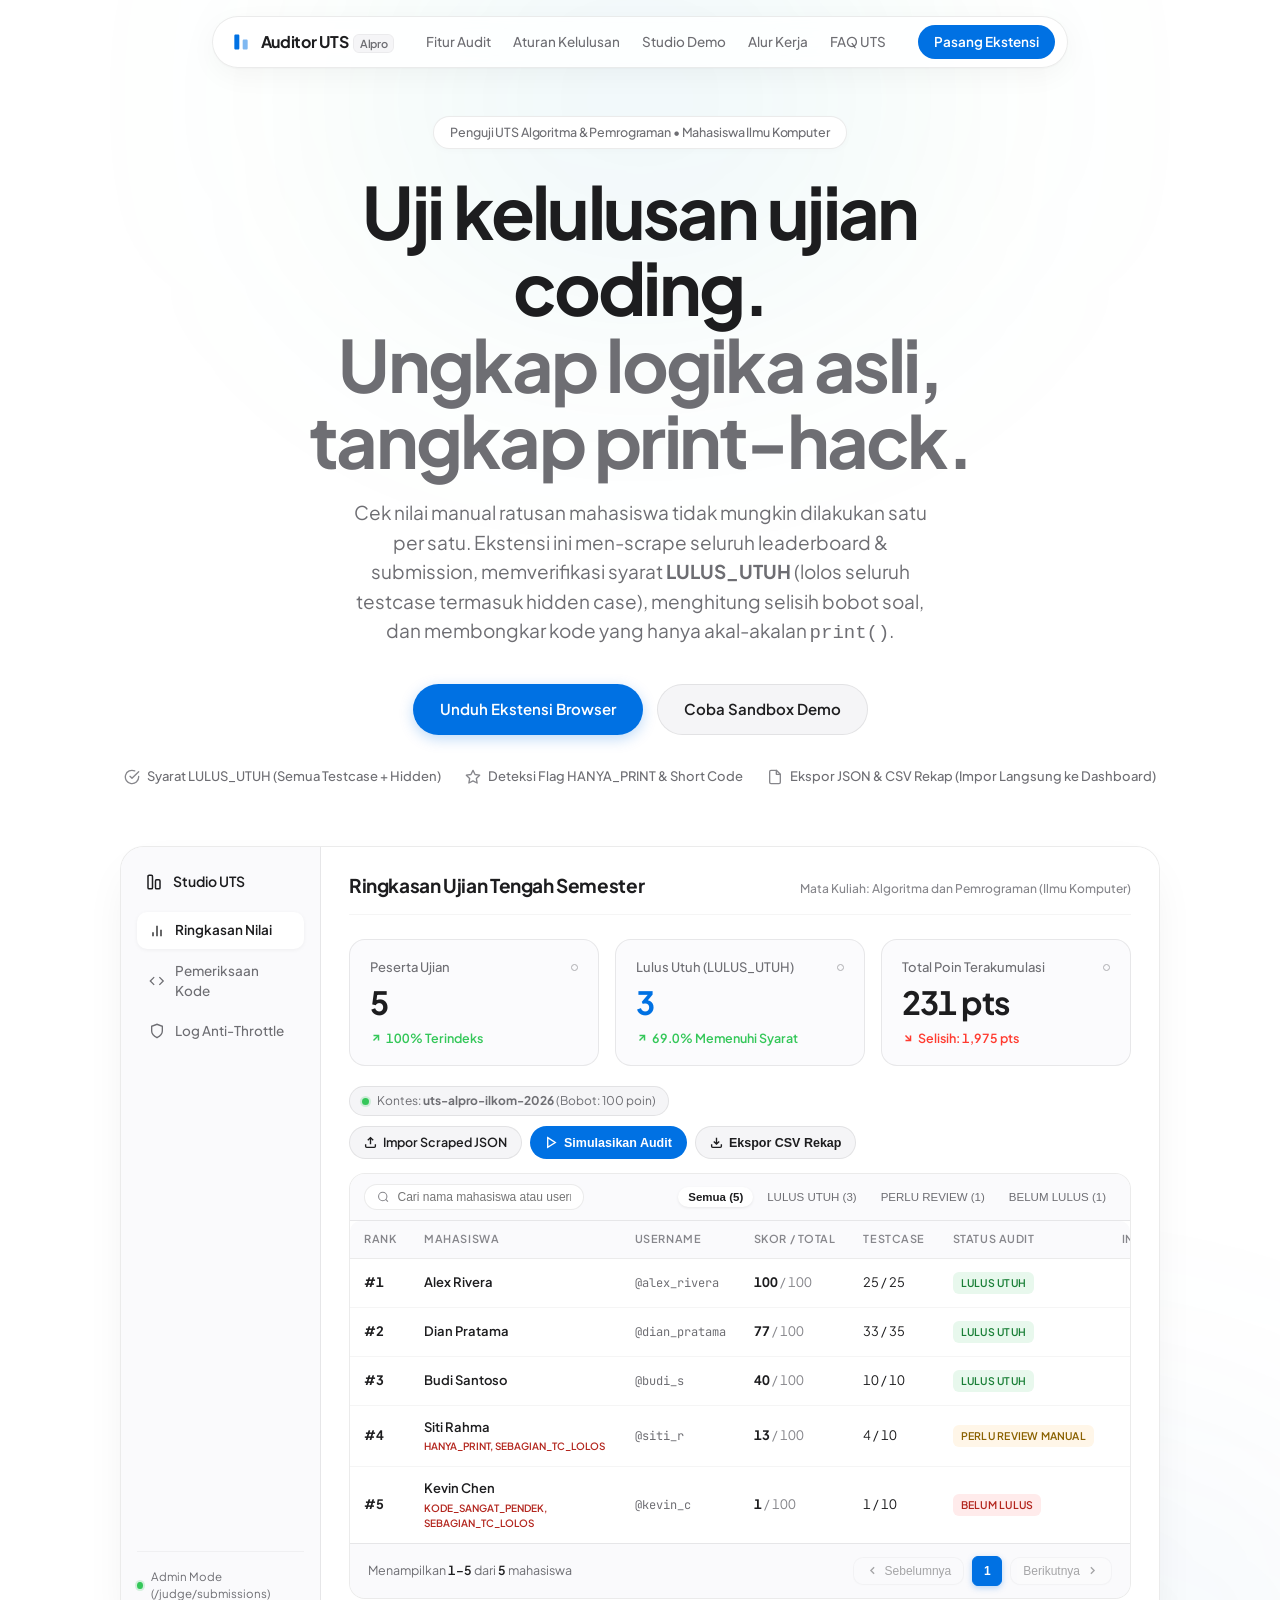
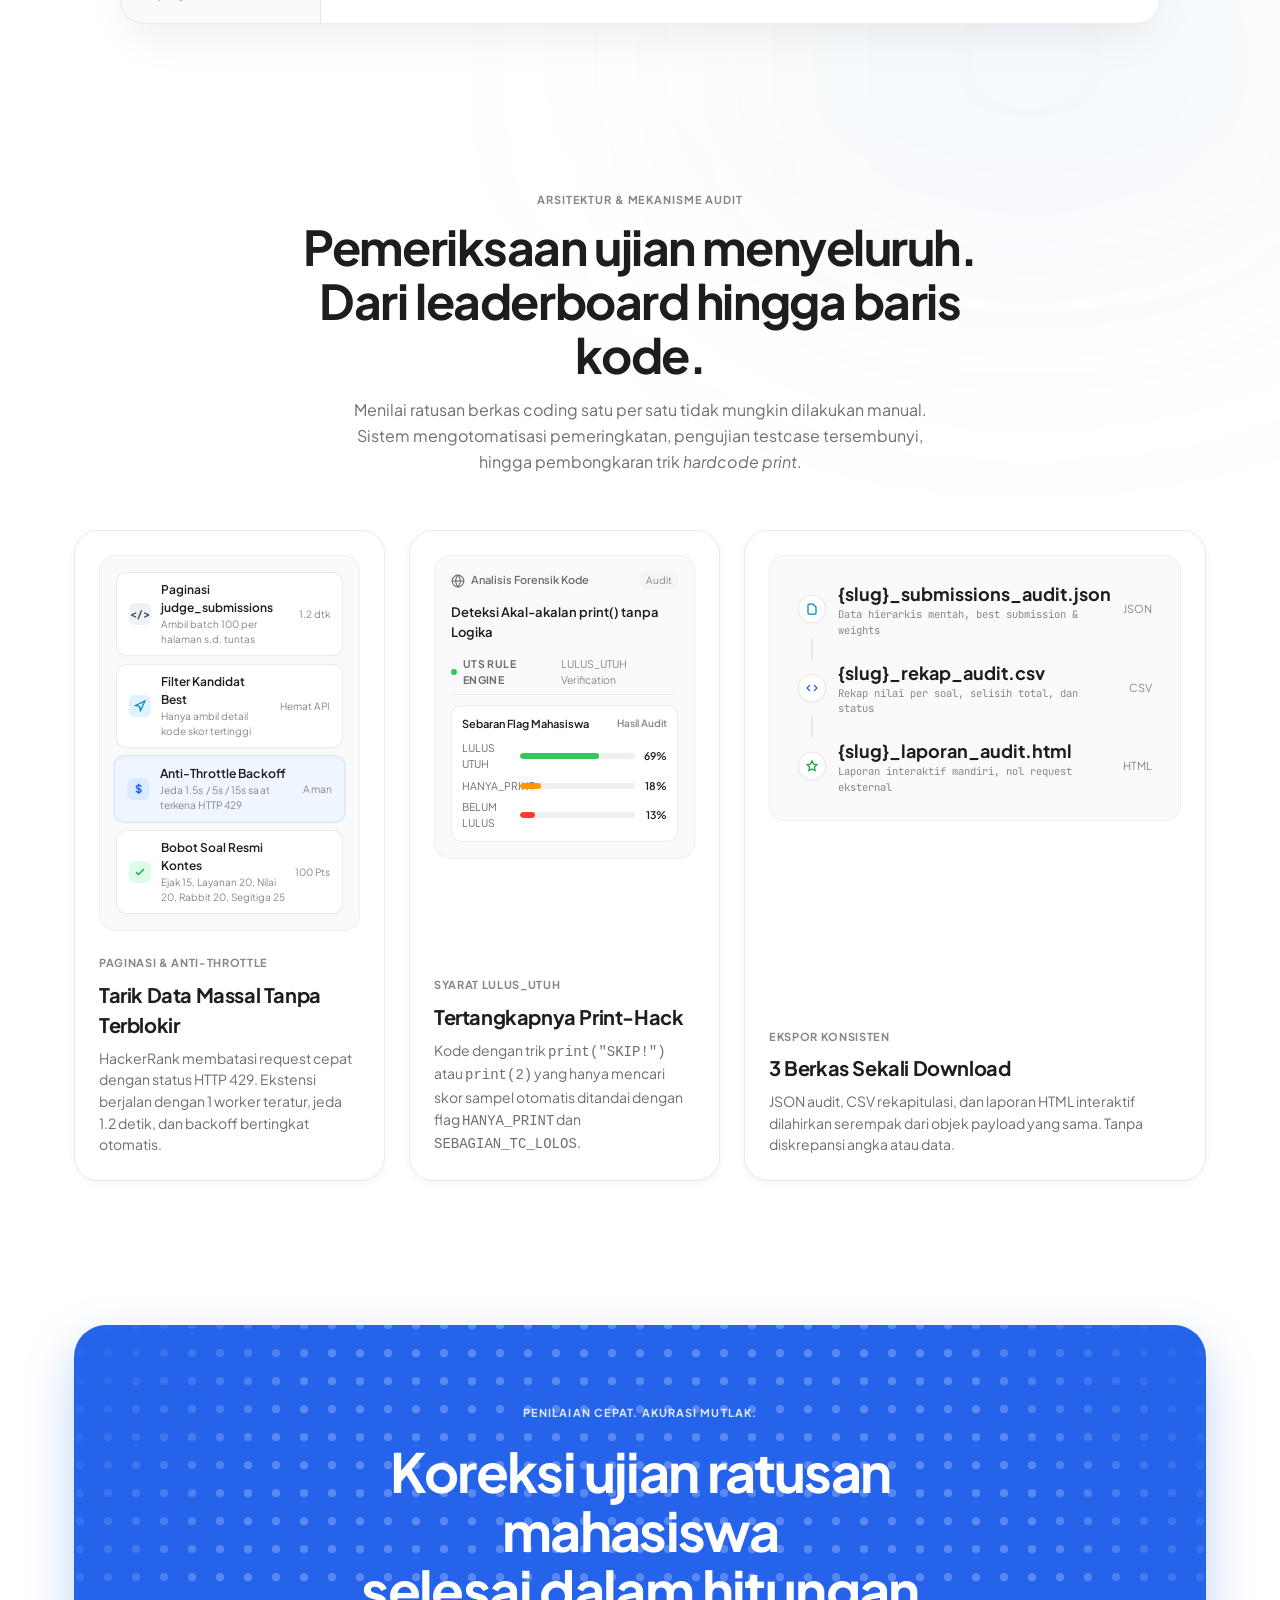
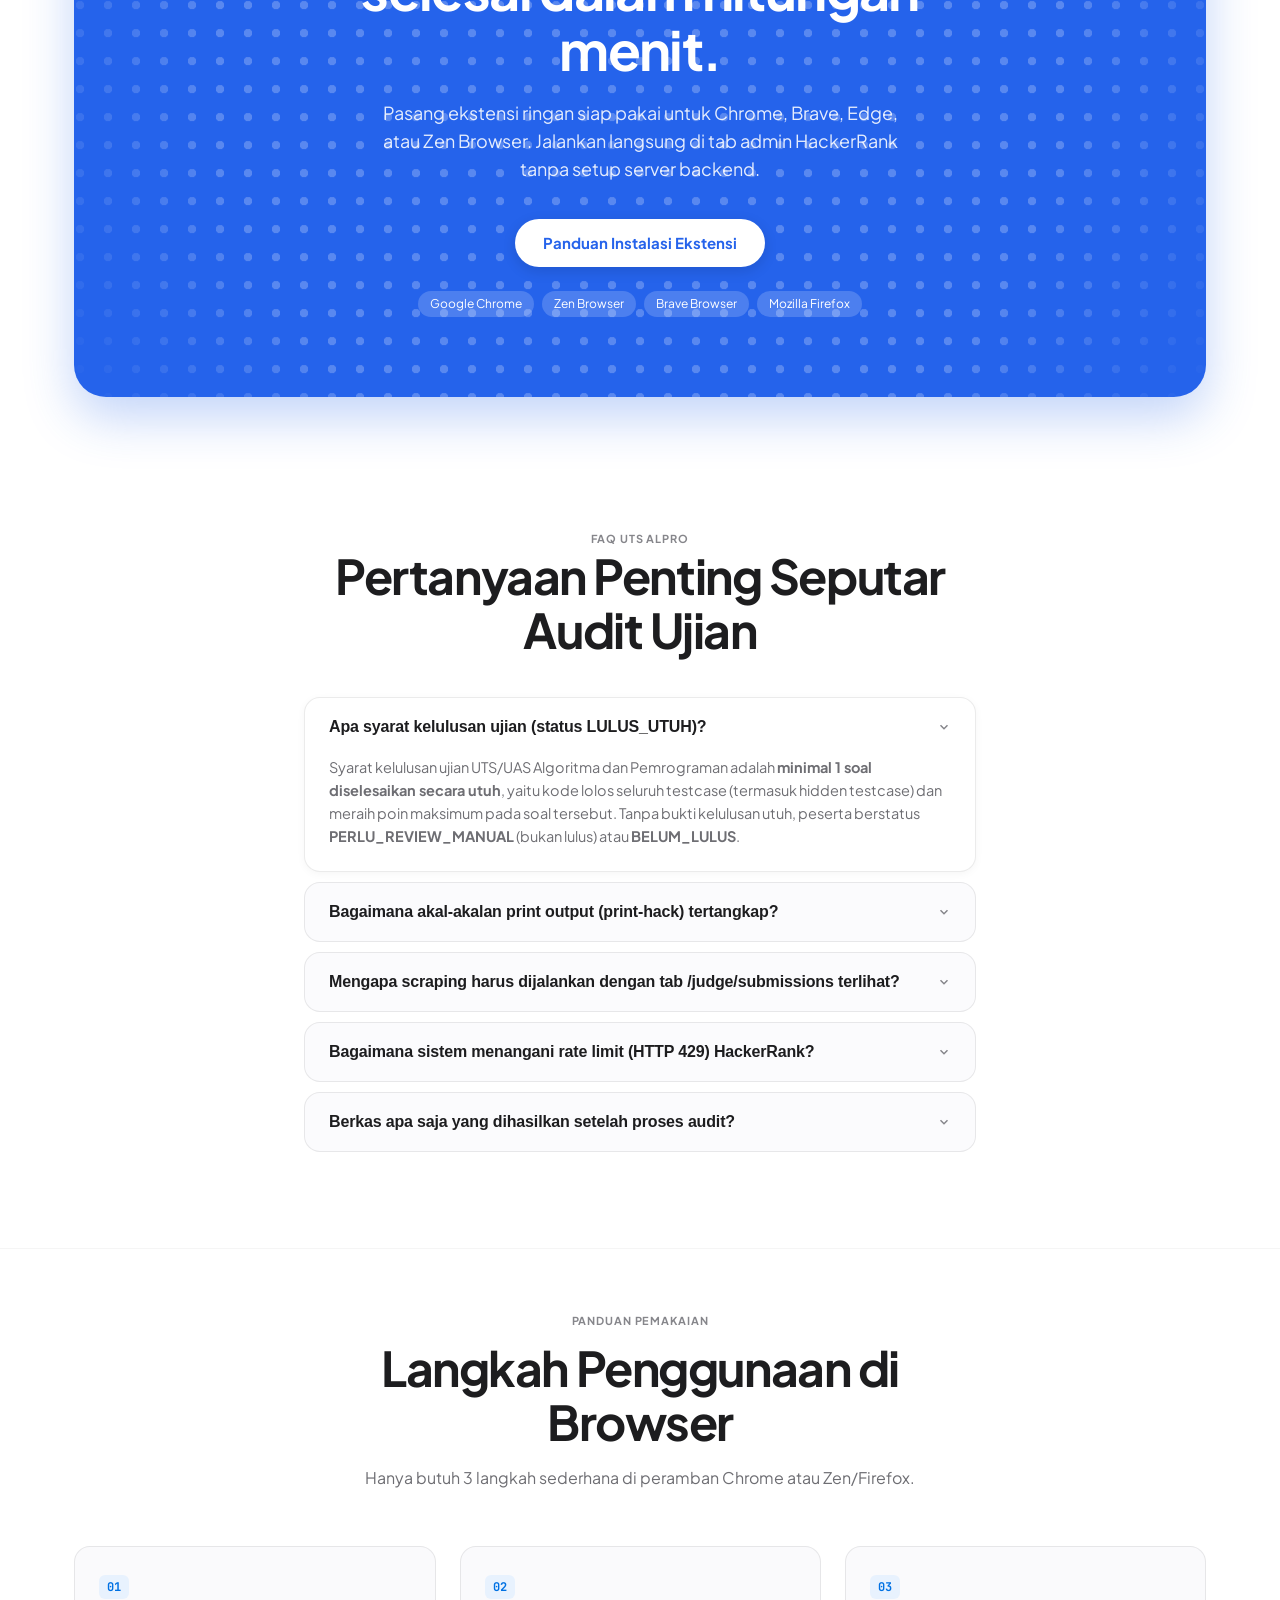
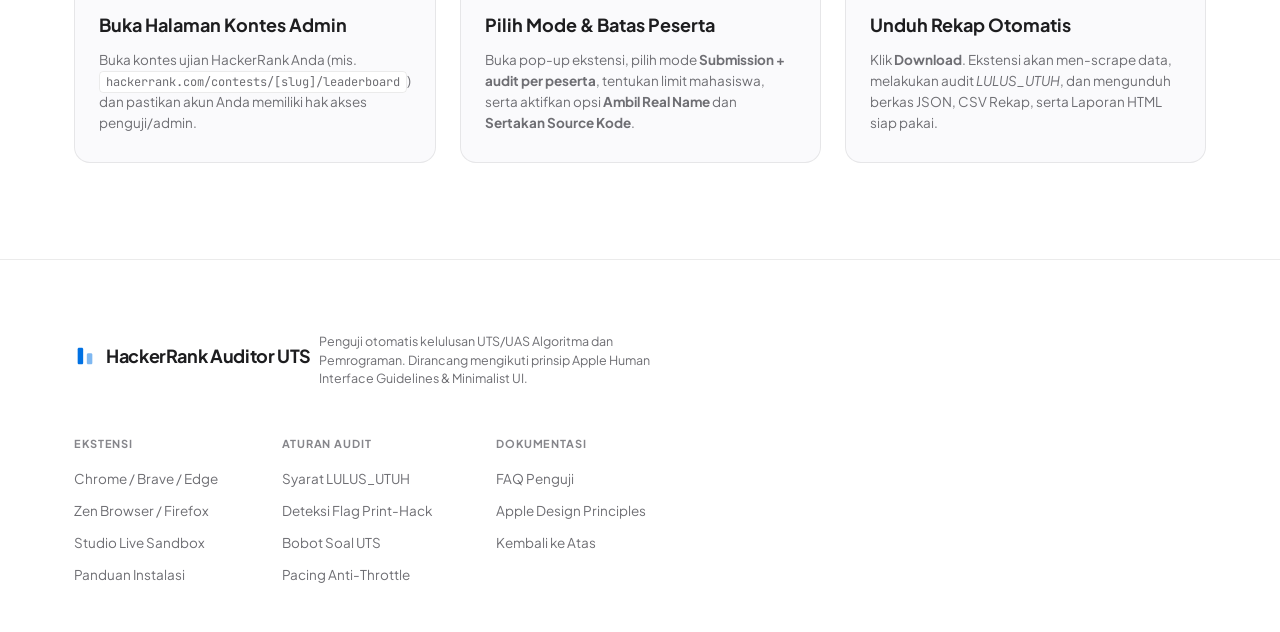
==== commit 180a2915: "feat: paginasi tabel studio 10 item per halaman dan pemilih mahasiswa dropdown gaya Apple" ====
--- a/index.html
+++ b/index.html
@@ -296,6 +296,26 @@
                         </tbody>
                       </table>
                     </div>
+
+                    <!-- Table Pagination Bar (Apple HIG Style) -->
+                    <div class="table-pagination" id="tablePagination">
+                      <div class="pagination-info" id="paginationInfo">
+                        Menampilkan <b>1–10</b> dari <b>10</b> mahasiswa
+                      </div>
+                      <div class="pagination-controls" id="paginationControls">
+                        <button type="button" class="btn-page-nav" id="btnPagePrev" title="Halaman Sebelumnya" disabled>
+                          <svg width="13" height="13" viewBox="0 0 24 24" fill="none" stroke="currentColor" stroke-width="2.5"><polyline points="15 18 9 12 15 6"/></svg>
+                          <span>Sebelumnya</span>
+                        </button>
+                        <div class="pagination-pages" id="paginationNumbers">
+                          <!-- Populated dynamically by app.js -->
+                        </div>
+                        <button type="button" class="btn-page-nav" id="btnPageNext" title="Halaman Berikutnya">
+                          <span>Berikutnya</span>
+                          <svg width="13" height="13" viewBox="0 0 24 24" fill="none" stroke="currentColor" stroke-width="2.5"><polyline points="9 18 15 12 9 6"/></svg>
+                        </button>
+                      </div>
+                    </div>
                   </div>
 
                 </div>
@@ -309,10 +329,36 @@
                   <!-- Toolbar: Mahasiswa Selector -->
                   <div class="inspector-toolbar">
                     <div class="inspector-student-picker">
-                      <label for="inspectorStudentSelect" style="font-size:12px; font-weight:600; color:var(--ink-secondary);">Pilih Mahasiswa:</label>
-                      <select id="inspectorStudentSelect" class="inspector-select">
-                        <!-- Populated by app.js -->
-                      </select>
+                      <label style="font-size:12px; font-weight:600; color:var(--ink-secondary); white-space:nowrap;">Pilih Mahasiswa:</label>
+                      <div class="apple-select-wrapper" id="studentDropdownWrapper">
+                        <button type="button" class="apple-select-trigger" id="studentDropdownTrigger" aria-haspopup="listbox" aria-expanded="false">
+                          <span class="trigger-label" id="studentDropdownLabel">Memuat mahasiswa...</span>
+                          <span class="trigger-chevron">
+                            <svg width="12" height="12" viewBox="0 0 24 24" fill="none" stroke="currentColor" stroke-width="2.5" stroke-linecap="round" stroke-linejoin="round">
+                              <polyline points="7 15 12 20 17 15"/>
+                              <polyline points="7 9 12 4 17 9"/>
+                            </svg>
+                          </span>
+                        </button>
+
+                        <select id="inspectorStudentSelect" class="inspector-select-hidden" tabindex="-1" aria-hidden="true">
+                          <!-- Populated by app.js -->
+                        </select>
+
+                        <div class="apple-select-menu" id="studentDropdownMenu" role="listbox" style="display: none;">
+                          <div class="apple-select-search-wrap">
+                            <svg class="search-icon" width="13" height="13" viewBox="0 0 24 24" fill="none" stroke="currentColor" stroke-width="2.5">
+                              <circle cx="11" cy="11" r="8"/>
+                              <line x1="21" y1="21" x2="16.65" y2="16.65"/>
+                            </svg>
+                            <input type="text" id="studentSearchInput" class="apple-select-search" placeholder="Cari nama atau username..." autocomplete="off" />
+                          </div>
+                          <div class="apple-select-list" id="studentDropdownList">
+                            <!-- Rendered dynamically by app.js -->
+                          </div>
+                        </div>
+                      </div>
+
                       <button class="btn-action-sm btn-ghost" id="btnInspectorPrev" title="Mahasiswa Sebelumnya">&larr;</button>
                       <button class="btn-action-sm btn-ghost" id="btnInspectorNext" title="Mahasiswa Berikutnya">&rarr;</button>
                     </div>
--- a/styles.css
+++ b/styles.css
@@ -841,6 +841,111 @@
 }
 
 /* ==========================================================================
+   TABLE PAGINATION (APPLE HIG STYLE)
+   ========================================================================== */
+.table-pagination {
+  display: flex;
+  align-items: center;
+  justify-content: space-between;
+  padding: 12px 18px;
+  background: #fafafc;
+  border-top: 1px solid var(--border-light);
+  flex-wrap: wrap;
+  gap: 12px;
+}
+
+.pagination-info {
+  font-size: 12.5px;
+  color: var(--ink-secondary);
+  font-variant-numeric: tabular-nums;
+}
+
+.pagination-info b {
+  color: var(--ink-primary);
+  font-weight: 600;
+}
+
+.pagination-controls {
+  display: flex;
+  align-items: center;
+  gap: 8px;
+}
+
+.btn-page-nav {
+  display: inline-flex;
+  align-items: center;
+  gap: 6px;
+  padding: 6px 12px;
+  background: #ffffff;
+  border: 1px solid var(--border-light);
+  border-radius: var(--radius-sm);
+  color: var(--ink-primary);
+  font-size: 12px;
+  font-weight: 500;
+  cursor: pointer;
+  transition: all var(--transition-fast);
+  box-shadow: 0 1px 2px rgba(0, 0, 0, 0.03);
+}
+
+.btn-page-nav:hover:not(:disabled) {
+  background: var(--bg-subtle);
+  border-color: rgba(0, 0, 0, 0.16);
+  color: var(--ink-primary);
+}
+
+.btn-page-nav:disabled {
+  opacity: 0.38;
+  cursor: not-allowed;
+  pointer-events: none;
+  background: #fbfbfd;
+}
+
+.pagination-pages {
+  display: flex;
+  align-items: center;
+  gap: 4px;
+}
+
+.btn-page-num {
+  min-width: 30px;
+  height: 30px;
+  padding: 0 6px;
+  display: inline-flex;
+  align-items: center;
+  justify-content: center;
+  border-radius: var(--radius-xs);
+  border: 1px solid transparent;
+  background: transparent;
+  color: var(--ink-secondary);
+  font-size: 12px;
+  font-weight: 600;
+  font-variant-numeric: tabular-nums;
+  cursor: pointer;
+  transition: all var(--transition-fast);
+}
+
+.btn-page-num:hover:not(.active) {
+  background: var(--bg-subtle);
+  color: var(--ink-primary);
+}
+
+.btn-page-num.active {
+  background: var(--apple-blue);
+  color: #ffffff;
+  border-color: var(--apple-blue);
+  box-shadow: 0 2px 6px rgba(0, 113, 227, 0.28);
+}
+
+.pagination-ellipsis {
+  width: 24px;
+  text-align: center;
+  color: var(--ink-tertiary);
+  font-size: 12px;
+  letter-spacing: 0.1em;
+  user-select: none;
+}
+
+/* ==========================================================================
    STUDIO TABS & CODE INSPECTOR SCROLLER
    ========================================================================== */
 .studio-tab-view {
@@ -882,23 +987,260 @@
   display: flex;
   align-items: center;
   gap: 8px;
-}
-
-.inspector-select {
+  flex-wrap: wrap;
+}
+
+/* ==========================================================================
+   APPLE HIG CUSTOM SELECT DROPDOWN (POP-UP BUTTON MENU)
+   ========================================================================== */
+.apple-select-wrapper {
+  position: relative;
+  display: inline-block;
+  min-width: 280px;
+  max-width: 420px;
+  flex: 1;
+}
+
+.apple-select-trigger {
+  width: 100%;
+  height: 38px;
+  display: flex;
+  align-items: center;
+  justify-content: space-between;
+  gap: 10px;
+  padding: 0 12px;
+  background: #ffffff;
+  border: 1px solid var(--border-light);
+  border-radius: 9px;
+  box-shadow: 0 1px 2px rgba(0, 0, 0, 0.04);
+  font-size: 12.5px;
+  font-weight: 500;
+  color: var(--ink-primary);
+  cursor: pointer;
+  text-align: left;
+  transition: all 0.15s ease;
+}
+
+.apple-select-trigger:hover {
+  background: #fafafc;
+  border-color: rgba(0, 0, 0, 0.18);
+}
+
+.apple-select-trigger:focus,
+.apple-select-trigger.active {
+  border-color: var(--apple-blue);
+  box-shadow: 0 0 0 3px rgba(0, 113, 227, 0.18);
+  outline: none;
+}
+
+.trigger-label {
+  white-space: nowrap;
+  overflow: hidden;
+  text-overflow: ellipsis;
+  flex: 1;
+}
+
+.trigger-chevron {
+  color: var(--ink-tertiary);
+  flex-shrink: 0;
+  display: flex;
+  align-items: center;
+  transition: transform 0.2s cubic-bezier(0.16, 1, 0.3, 1);
+}
+
+.apple-select-trigger.active .trigger-chevron {
+  transform: rotate(180deg);
+  color: var(--apple-blue);
+}
+
+.apple-select-menu {
+  position: absolute;
+  top: calc(100% + 6px);
+  left: 0;
+  right: 0;
+  min-width: 320px;
+  max-width: 440px;
+  background: rgba(255, 255, 255, 0.96);
+  backdrop-filter: saturate(180%) blur(20px);
+  -webkit-backdrop-filter: saturate(180%) blur(20px);
+  border: 1px solid rgba(0, 0, 0, 0.1);
+  border-radius: 12px;
+  box-shadow: 0 16px 38px -4px rgba(0, 0, 0, 0.15), 0 4px 12px rgba(0, 0, 0, 0.06);
+  z-index: 150;
+  padding: 8px;
+  display: flex;
+  flex-direction: column;
+  gap: 6px;
+  animation: appleDropdownFade 0.16s cubic-bezier(0.16, 1, 0.3, 1);
+}
+
+@keyframes appleDropdownFade {
+  from { opacity: 0; transform: translateY(-4px) scale(0.98); }
+  to { opacity: 1; transform: translateY(0) scale(1); }
+}
+
+.apple-select-search-wrap {
+  position: relative;
+  display: flex;
+  align-items: center;
+  padding: 0 4px;
+}
+
+.apple-select-search-wrap .search-icon {
+  position: absolute;
+  left: 14px;
+  color: var(--ink-tertiary);
+  pointer-events: none;
+}
+
+.apple-select-search {
+  width: 100%;
+  height: 32px;
+  padding: 0 10px 0 32px;
+  background: #f2f2f7;
+  border: 1px solid transparent;
+  border-radius: 8px;
+  font-size: 12px;
+  color: var(--ink-primary);
+  outline: none;
+  transition: all 0.15s ease;
+}
+
+.apple-select-search:focus {
+  background: #ffffff;
+  border-color: var(--apple-blue);
+  box-shadow: 0 0 0 2px rgba(0, 113, 227, 0.15);
+}
+
+.apple-select-list {
+  max-height: 270px;
+  overflow-y: auto;
+  display: flex;
+  flex-direction: column;
+  gap: 2px;
+  padding: 2px 2px;
+  scrollbar-width: thin;
+  scrollbar-color: #c7c7cc transparent;
+}
+
+.apple-select-list::-webkit-scrollbar {
+  width: 6px;
+}
+.apple-select-list::-webkit-scrollbar-thumb {
+  background: #c7c7cc;
+  border-radius: 3px;
+}
+
+.apple-select-item {
+  display: flex;
+  align-items: center;
+  justify-content: space-between;
+  padding: 8px 10px;
+  border-radius: 8px;
+  cursor: pointer;
+  font-size: 12.5px;
+  transition: background 0.12s ease;
+  user-select: none;
+}
+
+.apple-select-item:hover {
+  background: #f2f2f7;
+}
+
+.apple-select-item.selected {
+  background: rgba(0, 113, 227, 0.08);
+}
+
+.item-left {
+  display: flex;
+  align-items: center;
+  gap: 10px;
+  min-width: 0;
+  flex: 1;
+}
+
+.item-rank {
+  font-size: 11px;
+  font-weight: 700;
+  color: var(--ink-tertiary);
+  min-width: 28px;
+  font-variant-numeric: tabular-nums;
+}
+
+.apple-select-item.selected .item-rank {
+  color: var(--apple-blue);
+}
+
+.item-info {
+  display: flex;
+  flex-direction: column;
+  min-width: 0;
+}
+
+.item-name {
+  font-size: 12.5px;
+  font-weight: 500;
+  color: var(--ink-primary);
+  white-space: nowrap;
+  overflow: hidden;
+  text-overflow: ellipsis;
+}
+
+.apple-select-item.selected .item-name {
+  color: var(--apple-blue);
+  font-weight: 600;
+}
+
+.item-user {
+  font-size: 11px;
+  color: var(--ink-tertiary);
+  font-family: var(--font-mono);
+}
+
+.item-right {
+  display: flex;
+  align-items: center;
+  gap: 8px;
+  flex-shrink: 0;
+}
+
+.item-score {
+  font-size: 11px;
+  font-weight: 600;
   background: var(--bg-subtle);
-  border: 1px solid var(--border-light);
-  border-radius: var(--radius-sm);
-  padding: 7px 14px;
-  font-size: 13px;
-  font-weight: 600;
-  color: var(--ink-primary);
-  outline: none;
-  cursor: pointer;
-  min-width: 220px;
-}
-
-.inspector-select:focus {
-  border-color: var(--apple-blue);
+  padding: 2px 7px;
+  border-radius: 4px;
+  color: var(--ink-secondary);
+  font-variant-numeric: tabular-nums;
+}
+
+.apple-select-item.selected .item-score {
+  background: rgba(0, 113, 227, 0.15);
+  color: var(--apple-blue);
+}
+
+.item-check {
+  width: 16px;
+  display: flex;
+  align-items: center;
+  justify-content: center;
+  color: var(--apple-blue);
+  opacity: 0;
+}
+
+.apple-select-item.selected .item-check {
+  opacity: 1;
+}
+
+.inspector-select-hidden {
+  position: absolute;
+  width: 1px;
+  height: 1px;
+  padding: 0;
+  margin: -1px;
+  overflow: hidden;
+  clip: rect(0, 0, 0, 0);
+  border: 0;
 }
 
 .inspector-meta-row {
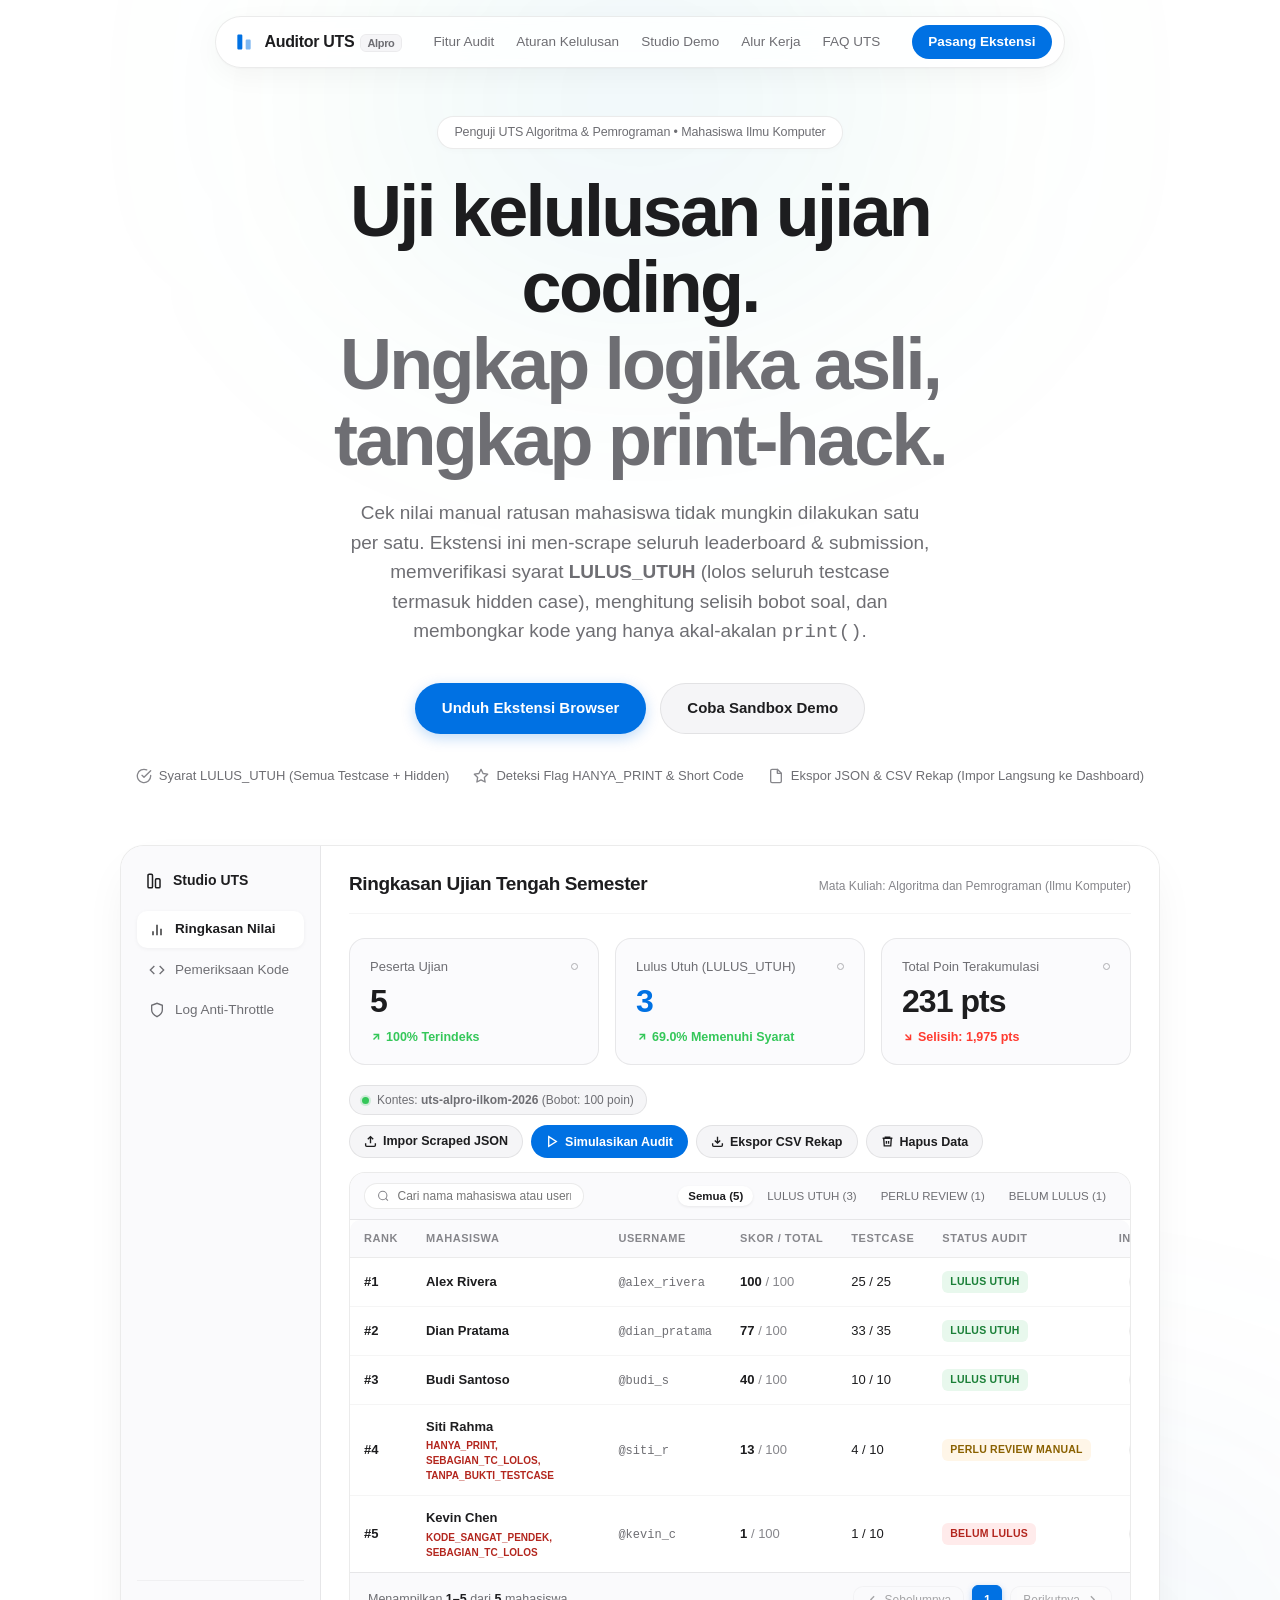
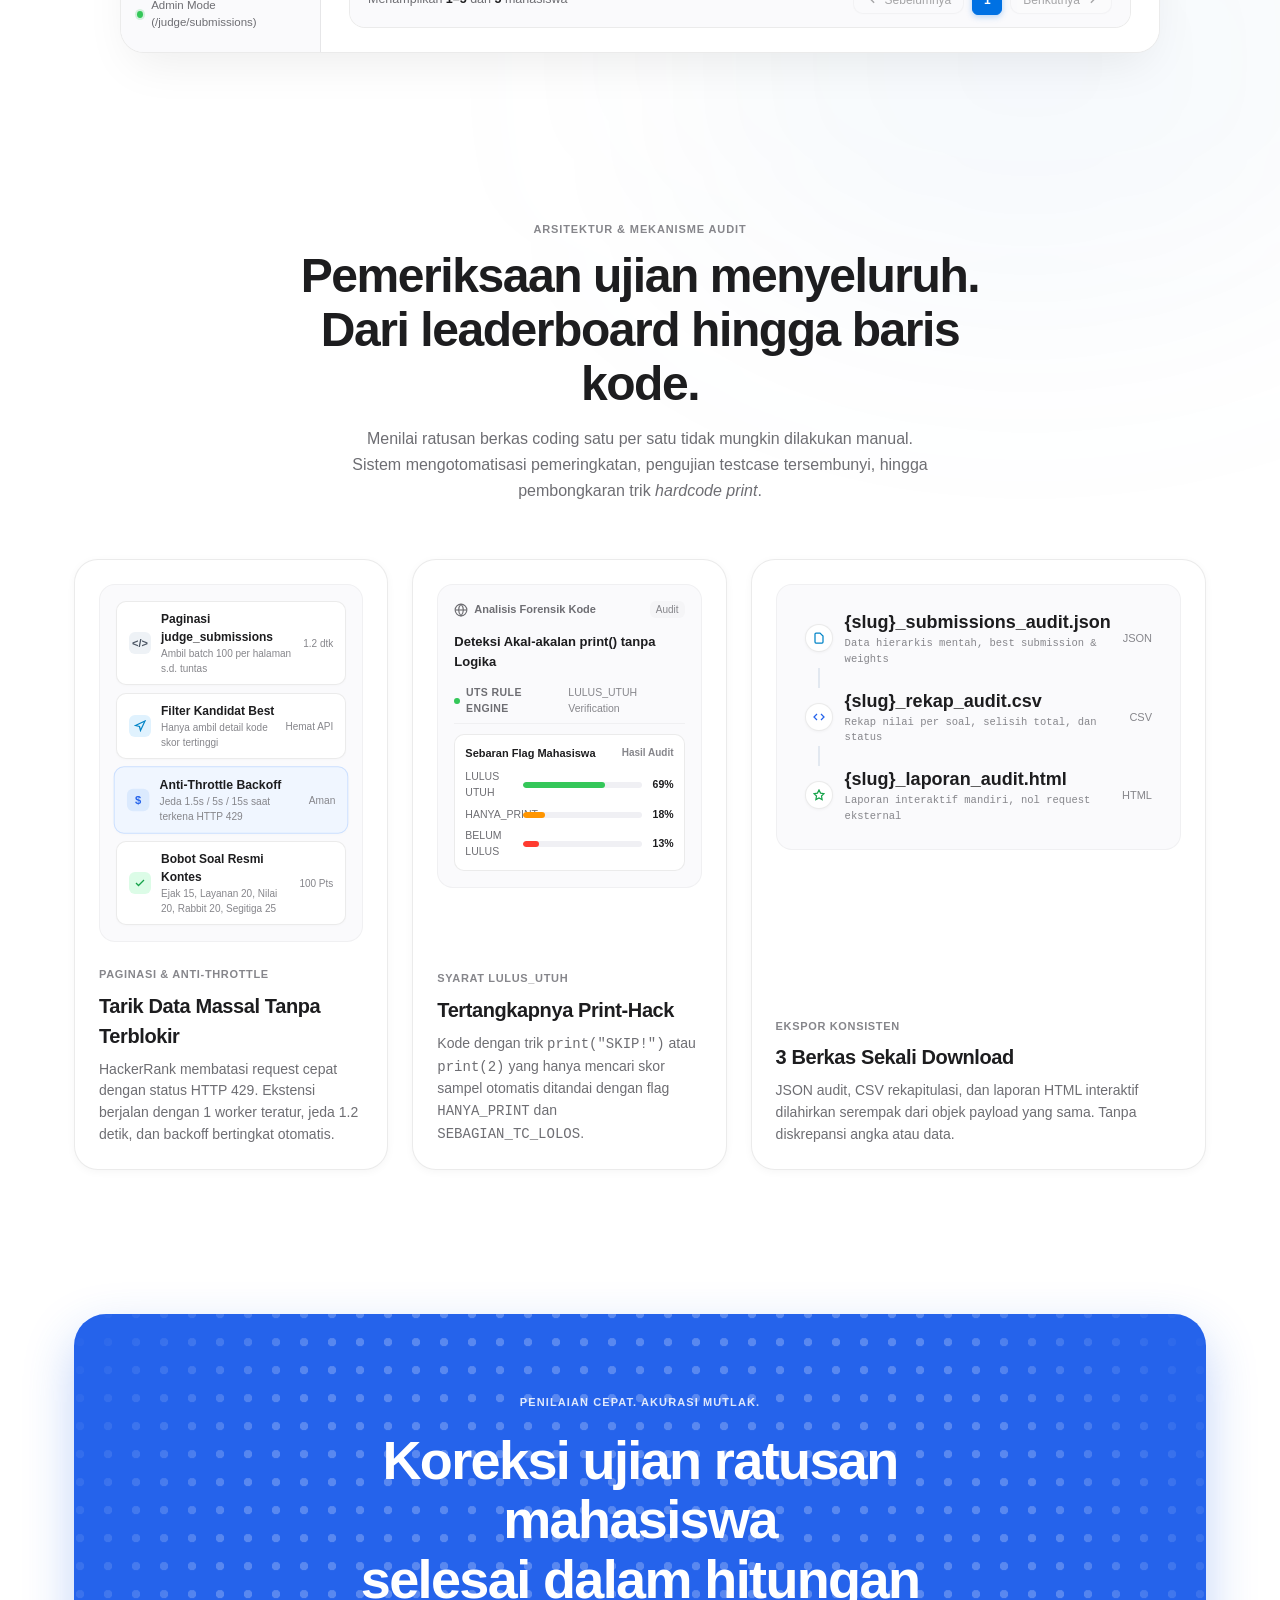
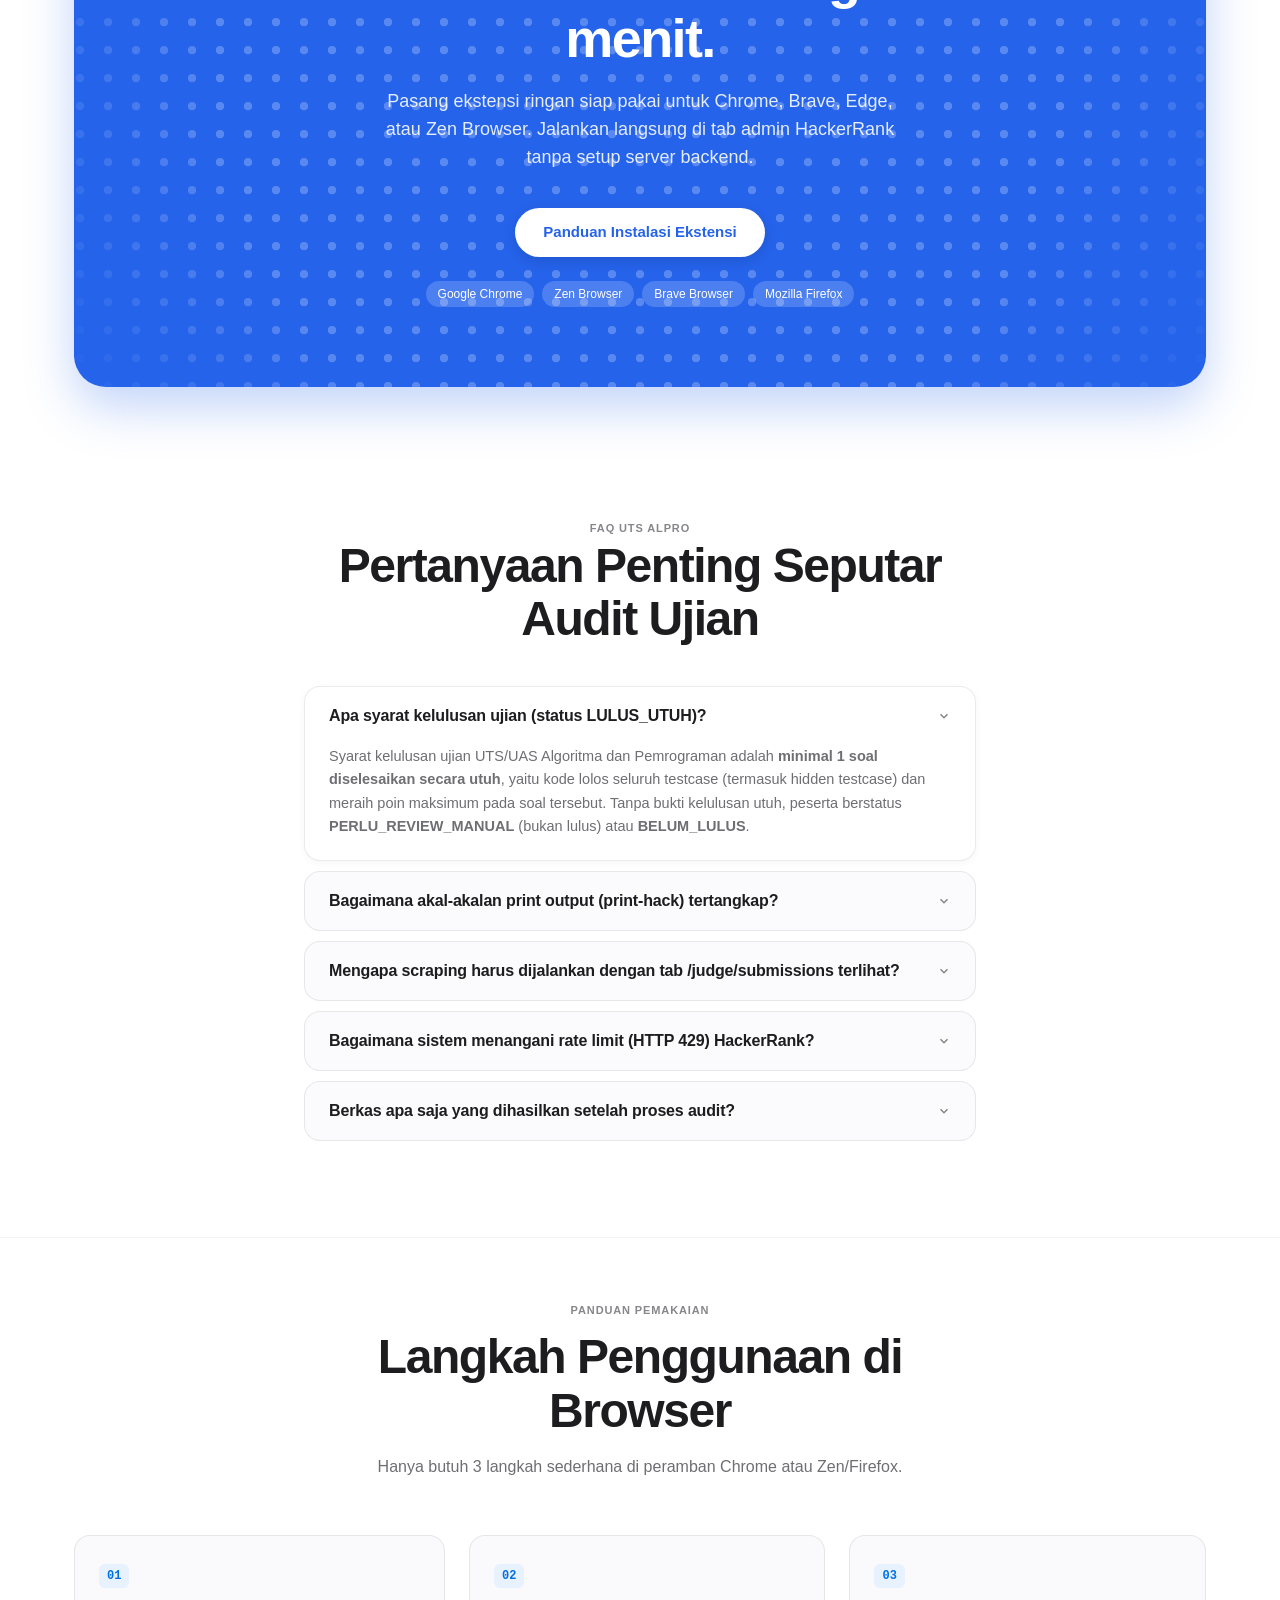
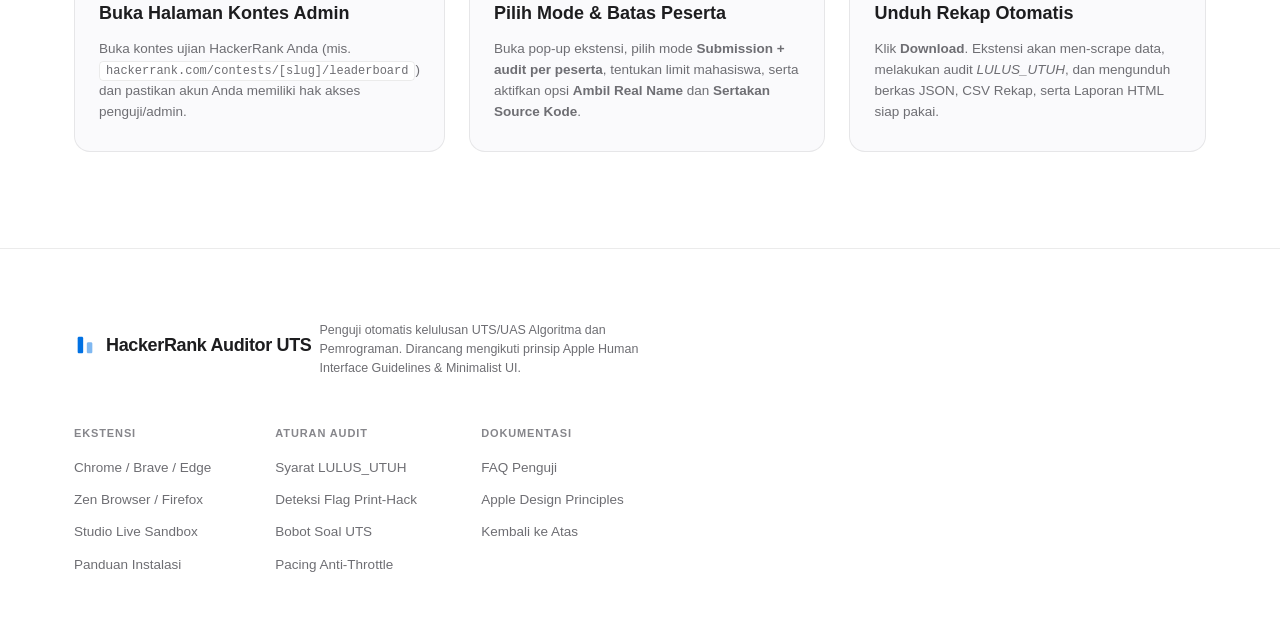
==== commit 4a256489: "security: harden audit import, CSV export, and HTML report - neutralize CSV formulas and quote all c" ====
--- a/index.html
+++ b/index.html
@@ -3,6 +3,8 @@
 <head>
   <meta charset="UTF-8" />
   <meta name="viewport" content="width=device-width, initial-scale=1.0" />
+  <!-- Hanya skrip milik sendiri yang boleh berjalan; impor JSON tidak bisa mengeksekusi kode. -->
+  <meta http-equiv="Content-Security-Policy" content="default-src 'self'; script-src 'self'; style-src 'self' 'unsafe-inline' https://fonts.googleapis.com; font-src 'self' https://fonts.gstatic.com; img-src 'self' data:; connect-src 'none'; object-src 'none'; base-uri 'self'; form-action 'none'" />
   <title>HackerRank Auditor UTS — Penguji Ujian Algoritma &amp; Pemrograman</title>
   <meta name="description" content="Sistem audit dan scraper otomatis ujian coding HackerRank untuk mata kuliah Algoritma dan Pemrograman. Verifikasi syarat kelulusan LULUS_UTUH, deteksi print-hack, dan ekspor rekap nilai seketika." />
   
@@ -11,7 +13,9 @@
   <link rel="preconnect" href="https://fonts.gstatic.com" crossorigin />
   <link href="https://fonts.googleapis.com/css2?family=Plus+Jakarta+Sans:wght@400;500;600;700;800&family=JetBrains+Mono:wght@400;500;600&display=swap" rel="stylesheet" />
   
-  <link rel="stylesheet" href="styles.css" />
+  <!-- Base URL & Explicit Relative Paths for GitHub Pages -->
+  <base href="./" />
+  <link rel="stylesheet" href="./styles.css" />
 </head>
 <body>
 
@@ -246,6 +250,12 @@
                         </svg>
                         <span>Ekspor CSV Rekap</span>
                       </button>
+                      <button class="btn-action-sm btn-ghost" id="btnClearData" title="Hapus data audit yang tersimpan di browser ini">
+                        <svg width="13" height="13" viewBox="0 0 24 24" fill="none" stroke="currentColor" stroke-width="2.5">
+                          <path d="M3 6h18M8 6V4h8v2M19 6l-1 14H6L5 6M10 11v5M14 11v5"/>
+                        </svg>
+                        <span>Hapus Data</span>
+                      </button>
                     </div>
                   </div>
 
@@ -915,6 +925,6 @@
     </div>
   </footer>
 
-  <script src="app.js"></script>
+  <script src="./app.js"></script>
 </body>
 </html>
--- a/styles.css
+++ b/styles.css
@@ -2322,7 +2322,33 @@
     grid-template-columns: 1fr;
   }
   .hero-headline {
-    font-size: 36px;
+    font-size: 34px;
+  }
+  .dashboard-content {
+    padding: 16px 12px;
+  }
+  .inspector-student-picker {
+    flex-direction: column;
+    align-items: stretch;
+    width: 100%;
+  }
+  .apple-select-wrapper {
+    min-width: 100%;
+    max-width: 100%;
+  }
+  .apple-select-menu {
+    min-width: 100%;
+    max-width: 100%;
+  }
+  .table-pagination {
+    flex-direction: column;
+    align-items: center;
+    gap: 10px;
+    padding: 12px;
+  }
+  .pagination-controls {
+    flex-wrap: wrap;
+    justify-content: center;
   }
   .blue-matrix-card {
     padding: 48px 24px;
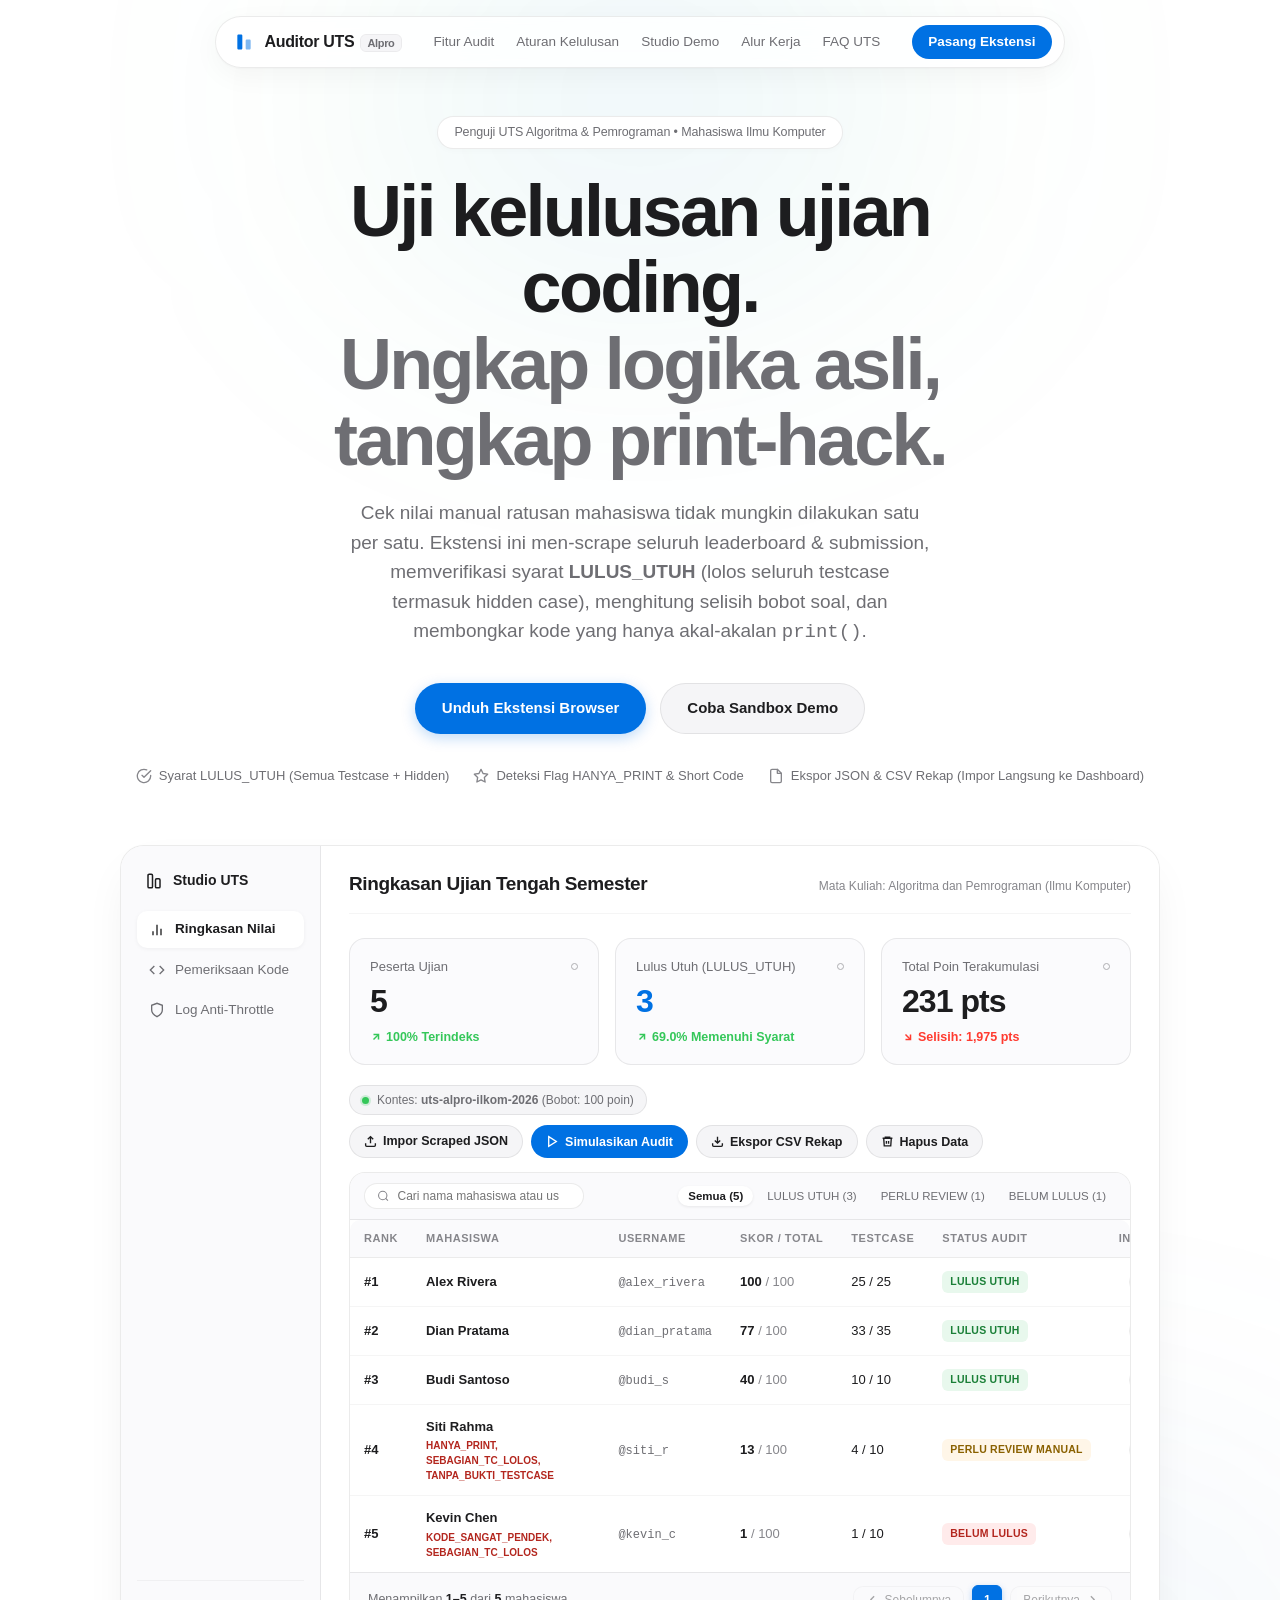
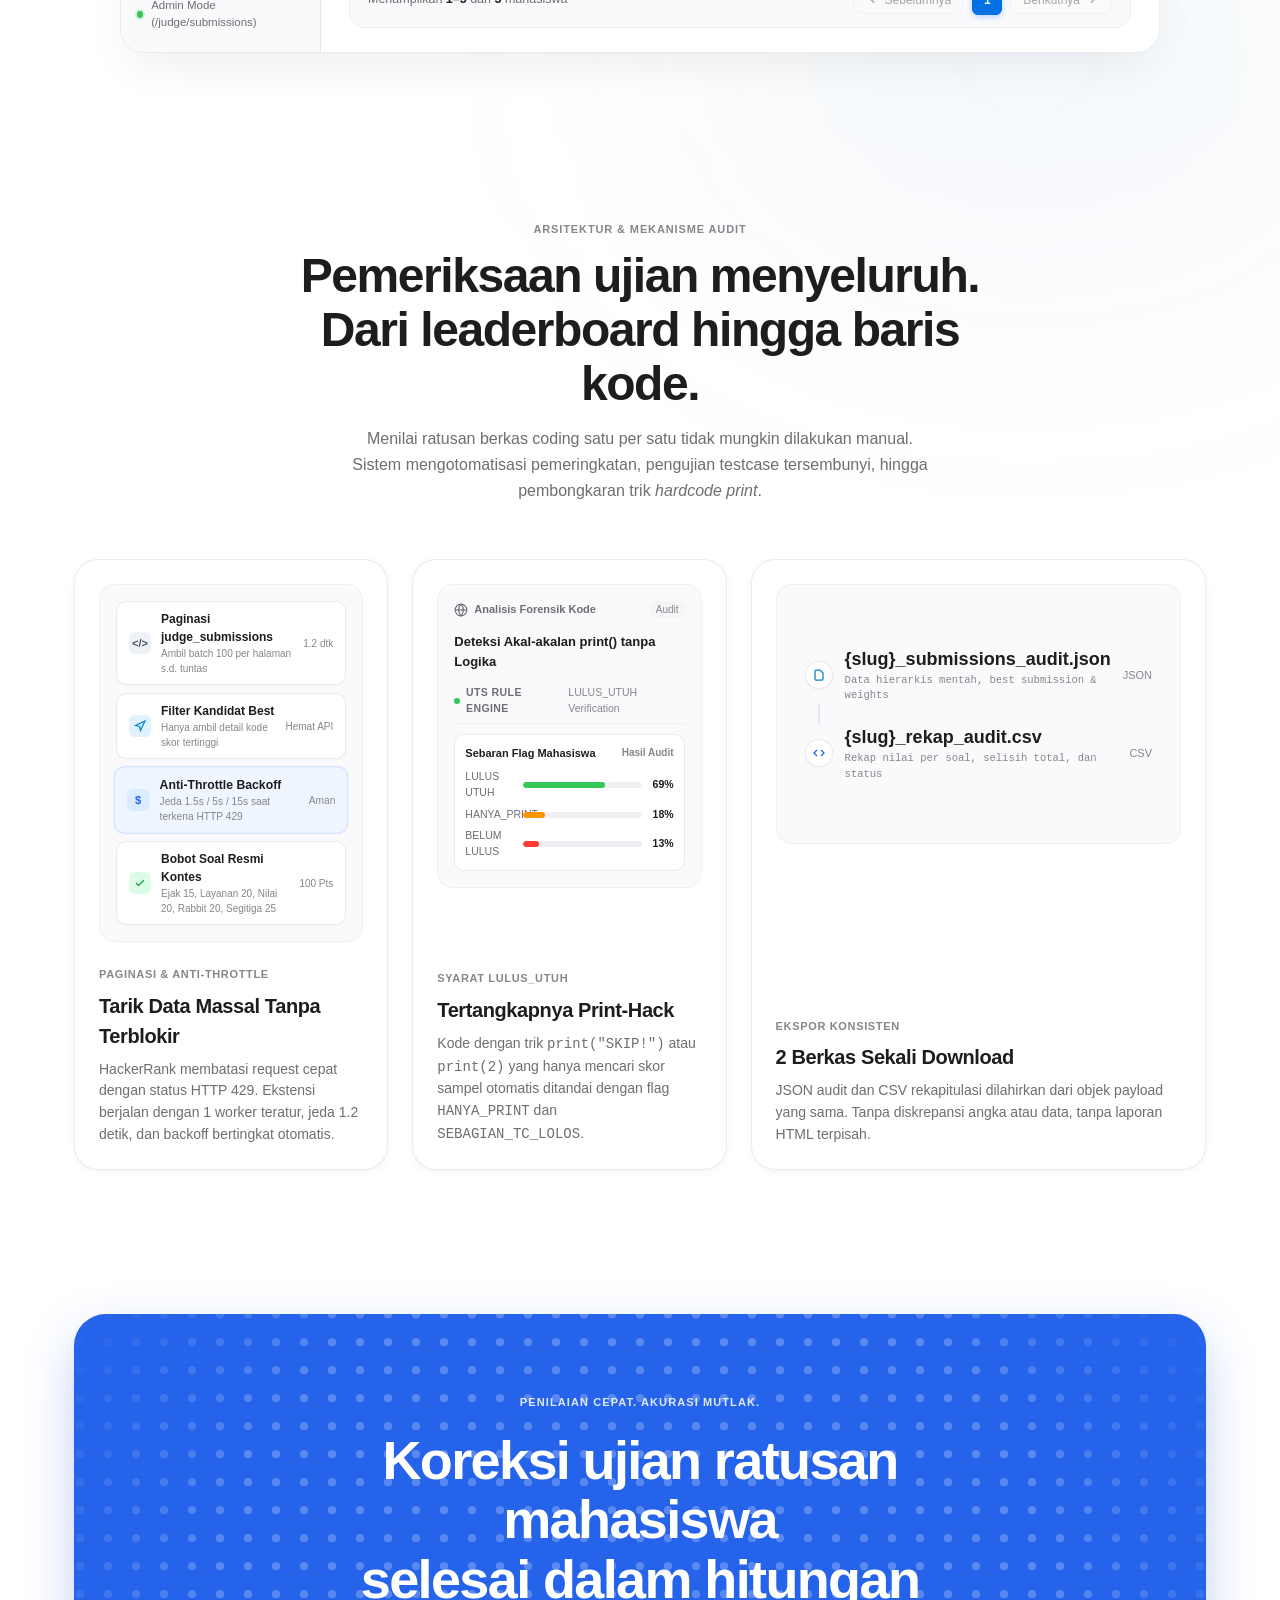
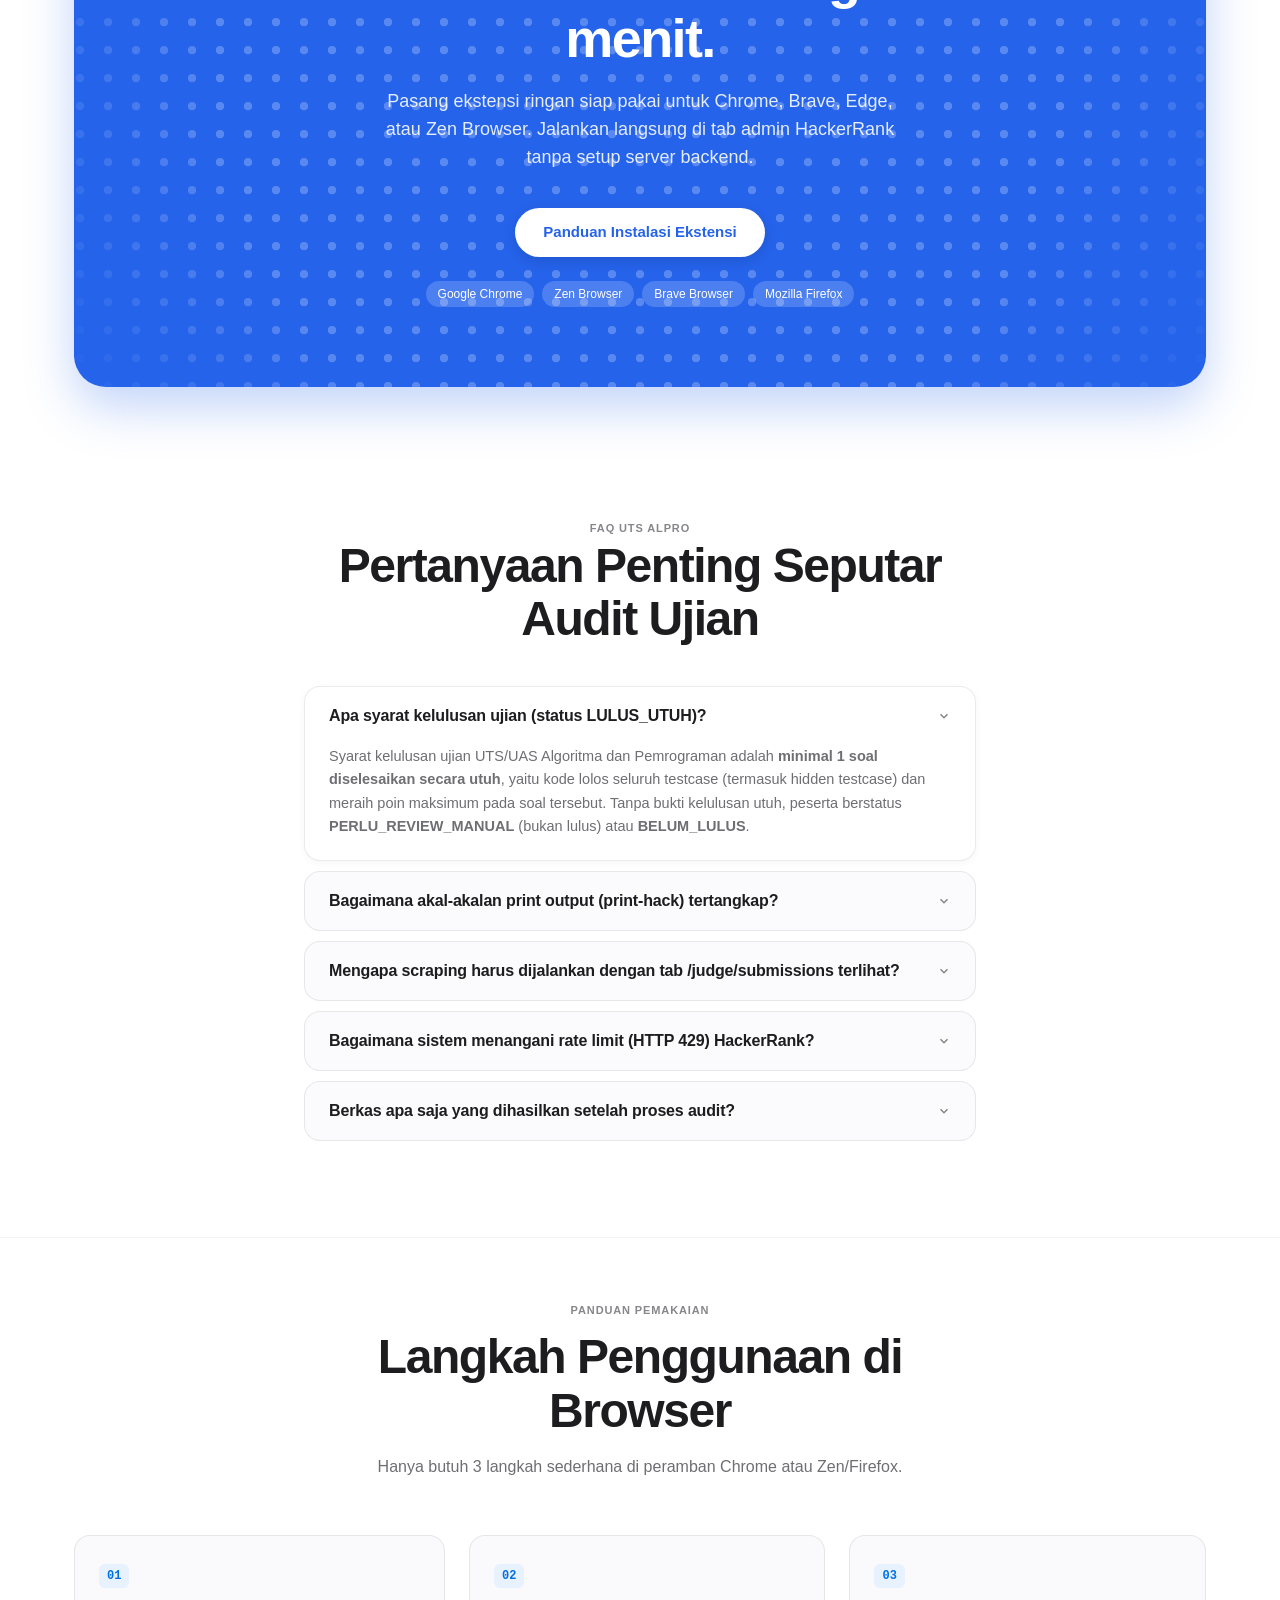
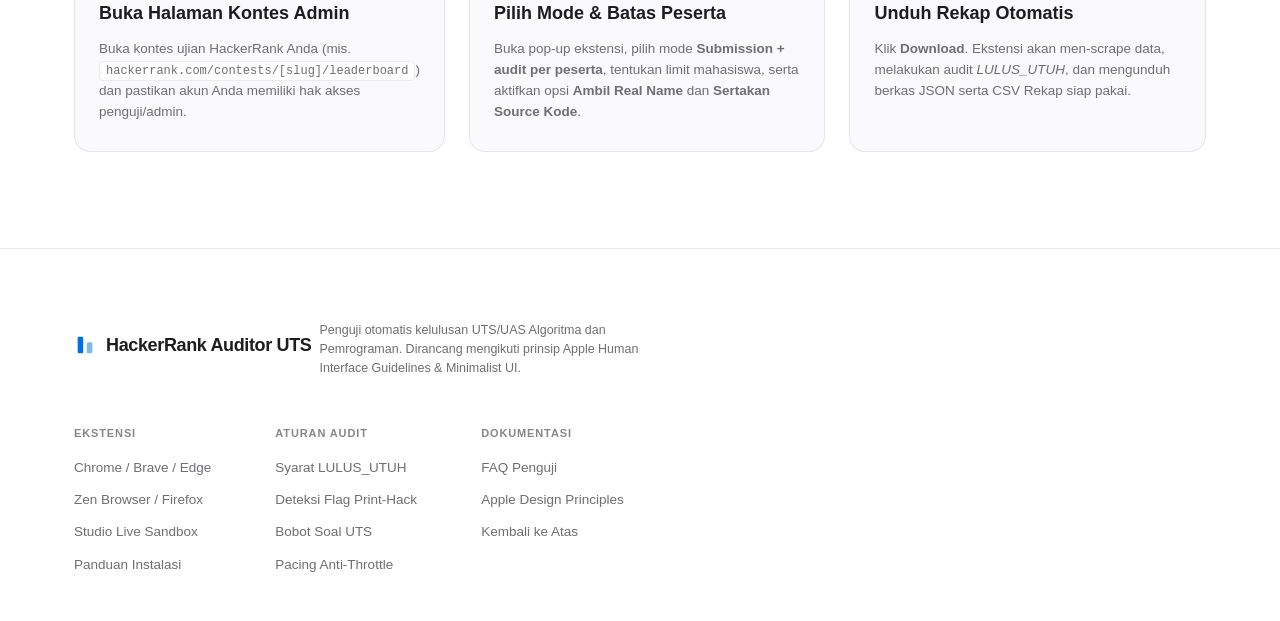
==== commit 381a2d47: "refactor: drop HTML report and prepare Cloudflare Pages deployment" ====
--- a/index.html
+++ b/index.html
@@ -3,21 +3,31 @@
 <head>
   <meta charset="UTF-8" />
   <meta name="viewport" content="width=device-width, initial-scale=1.0" />
-  <!-- Hanya skrip milik sendiri yang boleh berjalan; impor JSON tidak bisa mengeksekusi kode. -->
-  <meta http-equiv="Content-Security-Policy" content="default-src 'self'; script-src 'self'; style-src 'self' 'unsafe-inline' https://fonts.googleapis.com; font-src 'self' https://fonts.gstatic.com; img-src 'self' data:; connect-src 'none'; object-src 'none'; base-uri 'self'; form-action 'none'" />
+  <!-- Hanya sumber milik sendiri; impor JSON tidak bisa mengeksekusi kode. -->
+  <meta http-equiv="Content-Security-Policy" content="default-src 'self'; script-src 'self'; style-src 'self' 'unsafe-inline'; font-src 'self'; img-src 'self' data:; connect-src 'none'; object-src 'none'; base-uri 'self'; form-action 'none'" />
+  <meta name="referrer" content="strict-origin-when-cross-origin" />
+  <meta name="color-scheme" content="light" />
+  <meta name="theme-color" content="#ffffff" />
   <title>HackerRank Auditor UTS — Penguji Ujian Algoritma &amp; Pemrograman</title>
   <meta name="description" content="Sistem audit dan scraper otomatis ujian coding HackerRank untuk mata kuliah Algoritma dan Pemrograman. Verifikasi syarat kelulusan LULUS_UTUH, deteksi print-hack, dan ekspor rekap nilai seketika." />
-  
-  <!-- Font Sistem & Modern Preconnect -->
-  <link rel="preconnect" href="https://fonts.googleapis.com" />
-  <link rel="preconnect" href="https://fonts.gstatic.com" crossorigin />
-  <link href="https://fonts.googleapis.com/css2?family=Plus+Jakarta+Sans:wght@400;500;600;700;800&family=JetBrains+Mono:wght@400;500;600&display=swap" rel="stylesheet" />
-  
-  <!-- Base URL & Explicit Relative Paths for GitHub Pages -->
+  <link rel="canonical" href="https://nayeonworks.tech/" />
+  <meta property="og:title" content="HackerRank Auditor UTS" />
+  <meta property="og:description" content="Audit hasil ujian coding HackerRank: verifikasi LULUS_UTUH, deteksi print-hack, dan rekap CSV." />
+  <meta property="og:type" content="website" />
+  <meta property="og:url" content="https://nayeonworks.tech/" />
+  <meta name="twitter:card" content="summary" />
+  <link rel="icon" type="image/svg+xml" href="./favicon.svg" />
+
+  <!-- Base URL & Explicit Relative Paths for GitHub Pages / Cloudflare Pages -->
   <base href="./" />
   <link rel="stylesheet" href="./styles.css" />
 </head>
 <body>
+
+  <a class="skip-link" href="#mainContent">Lewati ke konten utama</a>
+  <noscript>
+    <p class="noscript">Dashboard ini memerlukan JavaScript untuk membaca data audit dan menampilkan tabel. Aktifkan JavaScript, lalu muat ulang halaman.</p>
+  </noscript>
 
   <!-- Background Ambient Glow -->
   <div class="ambient-glow glow-top" aria-hidden="true"></div>
@@ -57,7 +67,7 @@
   <!-- ========================================================= -->
   <!-- HERO SECTION                                              -->
   <!-- ========================================================= -->
-  <main>
+  <main id="mainContent" tabindex="-1">
     <section class="hero-section" id="hero">
       <div class="container hero-container">
         
@@ -236,7 +246,7 @@
                         </svg>
                         <span>Impor Scraped JSON</span>
                       </label>
-                      <input type="file" id="jsonFileInput" accept=".json,.html" style="display: none;" />
+                      <input type="file" id="jsonFileInput" accept=".json,application/json" style="display: none;" />
 
                       <button class="btn-action-sm" id="btnSimulate">
                         <svg width="13" height="13" viewBox="0 0 24 24" fill="none" stroke="currentColor" stroke-width="2.5">
@@ -278,7 +288,7 @@
                           <circle cx="11" cy="11" r="8"/>
                           <line x1="21" y1="21" x2="16.65" y2="16.65"/>
                         </svg>
-                        <input type="text" id="filterInput" placeholder="Cari nama mahasiswa atau username..." />
+                        <input type="search" id="filterInput" placeholder="Cari nama mahasiswa atau username..." aria-label="Cari nama mahasiswa atau username" autocomplete="off" />
                       </div>
                       <div class="filter-pills">
                         <button class="filter-pill active" data-filter="all">Semua (5)</button>
@@ -616,7 +626,7 @@
             </div>
           </div>
 
-          <!-- Bento Card 3: 3 Berkas Sekali Klik -->
+          <!-- Bento Card 3: 2 Berkas Sekali Klik -->
           <div class="bento-card">
             <div class="bento-card-visual">
               <div class="mockup-journey">
@@ -645,27 +655,15 @@
                     <span class="step-time">CSV</span>
                   </div>
 
-                  <div class="journey-connector"></div>
-
-                  <div class="journey-step">
-                    <div class="step-icon-wrap icon-paid">
-                      <svg width="12" height="12" viewBox="0 0 24 24" fill="none" stroke="currentColor" stroke-width="2.5"><polygon points="12 2 15.09 8.26 22 9.27 17 14.14 18.18 21.02 12 17.77 5.82 21.02 7 14.14 2 9.27 8.91 8.26 12 2"/></svg>
-                    </div>
-                    <div class="step-info">
-                      <div class="step-title">{slug}_laporan_audit.html</div>
-                      <div class="step-route">Laporan interaktif mandiri, nol request eksternal</div>
-                    </div>
-                    <span class="step-time">HTML</span>
-                  </div>
                 </div>
               </div>
             </div>
 
             <div class="bento-card-meta">
               <span class="bento-category">EKSPOR KONSISTEN</span>
-              <h3 class="bento-title">3 Berkas Sekali Download</h3>
+              <h3 class="bento-title">2 Berkas Sekali Download</h3>
               <p class="bento-desc">
-                JSON audit, CSV rekapitulasi, dan laporan HTML interaktif dilahirkan serempak dari objek payload yang sama. Tanpa diskrepansi angka atau data.
+                JSON audit dan CSV rekapitulasi dilahirkan dari objek payload yang sama. Tanpa diskrepansi angka atau data, tanpa laporan HTML terpisah.
               </p>
             </div>
           </div>
@@ -801,10 +799,9 @@
             </button>
             <div class="faq-answer">
               <p>
-                Setelah audit selesai, ekstensi secara otomatis mengunduh 3 berkas yang konsisten:
+                Setelah audit selesai, ekstensi secara otomatis mengunduh 2 berkas yang konsisten:
                 <br />1. <strong>{slug}_submissions_audit.json</strong>: Data mentah seluruh mahasiswa, submission terbaik, dan bobot soal.
                 <br />2. <strong>{slug}_rekap_audit.csv</strong>: Tabel rekap nilai Excel berisi skor per soal, selisih bobot, flag, dan status kelulusan.
-                <br />3. <strong>{slug}_laporan_audit.html</strong>: Dasbor laporan interaktif mandiri (nol request eksternal) dengan daftar mahasiswa, filter status, dan peninjau kode.
               </p>
             </div>
           </div>
@@ -842,7 +839,7 @@
             <div class="step-num">03</div>
             <h3 class="step-title">Unduh Rekap Otomatis</h3>
             <p class="step-desc">
-              Klik <b>Download</b>. Ekstensi akan men-scrape data, melakukan audit <i>LULUS_UTUH</i>, dan mengunduh berkas JSON, CSV Rekap, serta Laporan HTML siap pakai.
+              Klik <b>Download</b>. Ekstensi akan men-scrape data, melakukan audit <i>LULUS_UTUH</i>, dan mengunduh berkas JSON serta CSV Rekap siap pakai.
             </p>
           </div>
         </div>
@@ -918,7 +915,7 @@
         <div class="footer-col">
           <span class="footer-heading">DOKUMENTASI</span>
           <a href="#faq">FAQ Penguji</a>
-          <a href="https://developer.apple.com/design/" target="_blank" rel="noopener">Apple Design Principles</a>
+          <a href="https://developer.apple.com/design/" target="_blank" rel="noopener noreferrer">Apple Design Principles</a>
           <a href="#hero">Kembali ke Atas</a>
         </div>
       </div>
--- a/styles.css
+++ b/styles.css
@@ -40,8 +40,8 @@
   --border-focus: #0071e3;
 
   /* Typography */
-  --font-sans: -apple-system, BlinkMacSystemFont, "SF Pro Display", "SF Pro Text", "Plus Jakarta Sans", "Helvetica Neue", sans-serif;
-  --font-mono: ui-monospace, "SF Mono", "JetBrains Mono", Menlo, Monaco, Consolas, monospace;
+  --font-sans: -apple-system, BlinkMacSystemFont, "Segoe UI", "SF Pro Display", "SF Pro Text", "Helvetica Neue", Arial, sans-serif;
+  --font-mono: ui-monospace, "SF Mono", "Cascadia Code", "Segoe UI Mono", Menlo, Monaco, Consolas, monospace;
 
   /* Radius */
   --radius-xs: 6px;
@@ -79,6 +79,33 @@
   position: relative;
   overflow-x: hidden;
   line-height: 1.5;
+}
+
+.skip-link {
+  position: absolute;
+  left: -9999px;
+  top: 8px;
+  z-index: 10000;
+  padding: 10px 16px;
+  border-radius: 10px;
+  background: var(--ink-primary);
+  color: var(--bg-canvas);
+  font-weight: 600;
+  text-decoration: none;
+}
+
+.skip-link:focus {
+  left: 8px;
+}
+
+.noscript {
+  margin: 16px;
+  padding: 14px 18px;
+  border: 1px solid var(--border-light);
+  border-radius: 12px;
+  background: var(--bg-subtle);
+  color: var(--ink-secondary);
+  font-size: 14px;
 }
 
 /* --- Container Utility --- */
